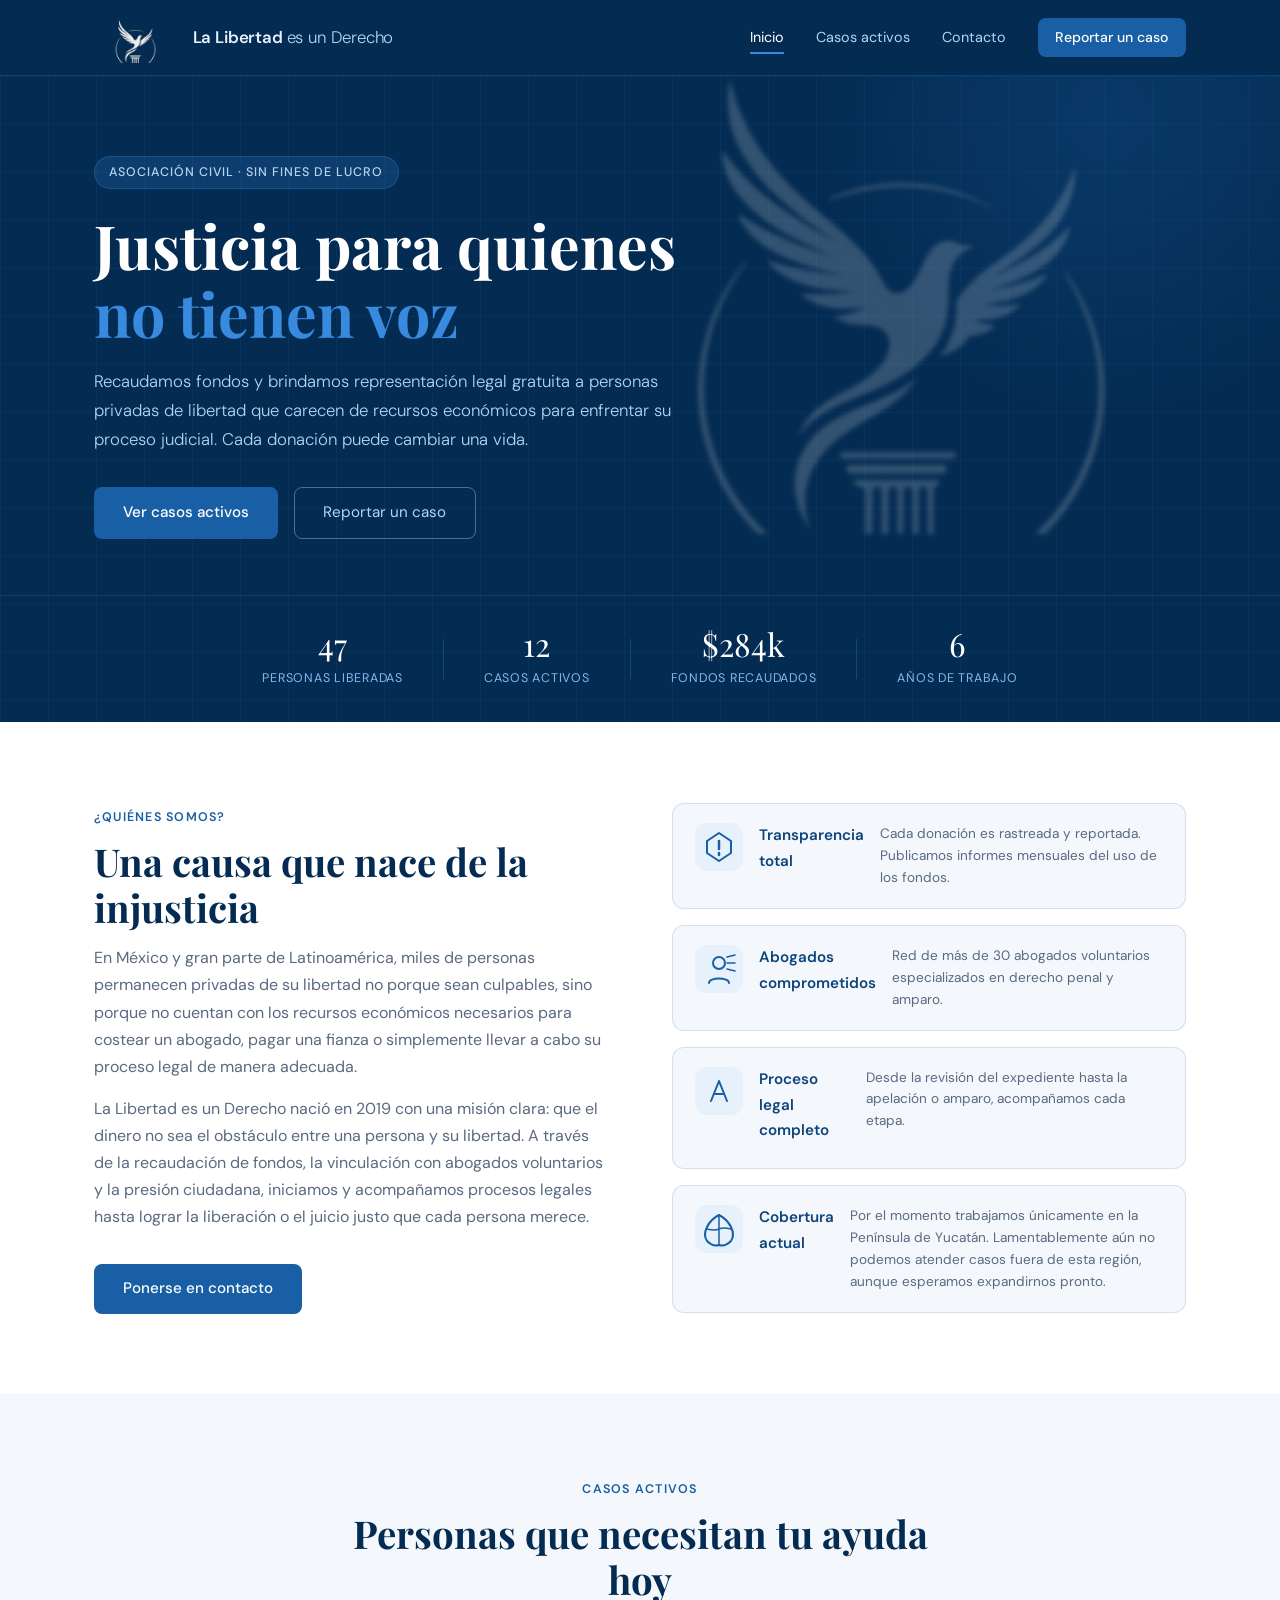
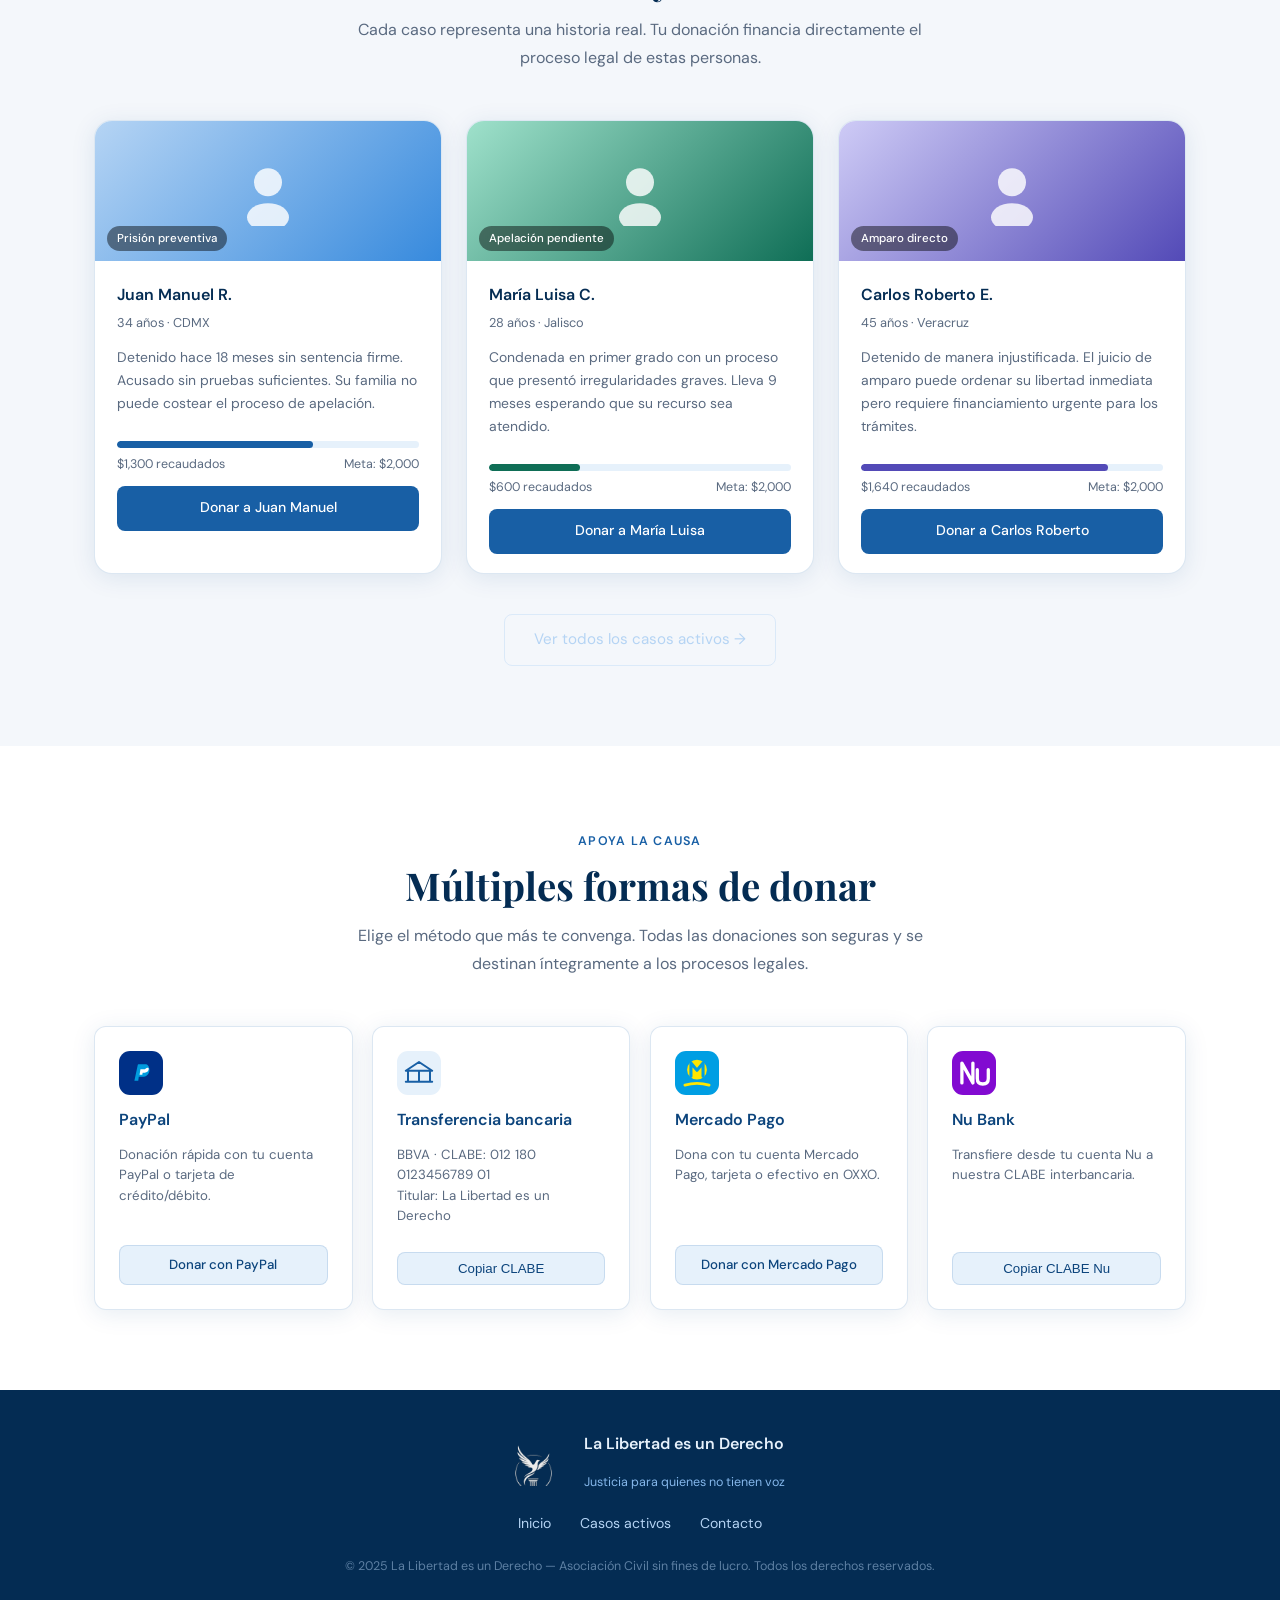
==== index.html @ 206696ea "Update index.html" ====
<!DOCTYPE html>
<html lang="es">
<head>
  <meta charset="UTF-8" />
  <meta name="viewport" content="width=device-width, initial-scale=1.0" />
  <title>La Libertad es un Derecho — Justicia para quienes no tienen voz</title>
  <link rel="preconnect" href="https://fonts.googleapis.com" />
  <link rel="preconnect" href="https://fonts.gstatic.com" crossorigin />
  <link href="https://fonts.googleapis.com/css2?family=Playfair+Display:wght@700&family=DM+Sans:wght@300;400;500;600&display=swap" rel="stylesheet" />
  <link rel="stylesheet" href="style.css" />
</head>
<body>

  <!-- ===== NAVBAR ===== -->
  <header class="navbar">
    <div class="nav-inner">
      <a href="index.html" class="nav-brand">
        <!-- LOGO: Pájaro con alas abiertas (símbolo de libertad) -->
        <!-- Para cambiar el logo, reemplaza el SVG de abajo por una etiqueta <img src="tu-logo.png"> -->
        <div class="nav-logo"><img src="[data-uri]" alt="Logo La Libertad es un Derecho" style="width:auto;height:52px;object-fit:contain;filter:invert(1);display:block;"></div>
        <!-- NOMBRE DEL SITIO: Cambia el texto entre las etiquetas span -->
        <span class="nav-name">La Libertad <em>es un Derecho</em></span>
      </a>
      <button class="nav-toggle" id="navToggle" aria-label="Abrir menú">
        <span></span><span></span><span></span>
      </button>
      <nav class="nav-links" id="navLinks">
        <a href="index.html" class="nav-link active">Inicio</a>
        <a href="casos.html" class="nav-link">Casos activos</a>
        <a href="contacto.html" class="nav-link">Contacto</a>
        <a href="contacto.html" class="nav-cta">Reportar un caso</a>
      </nav>
    </div>
  </header>

  <!-- ===== HERO ===== -->
  <section class="hero">
    <div class="hero-bg">
      <div class="hero-grid"></div>
    </div>
    <!--img src="[data-uri]" alt="" aria-hidden="true" style="position:absolute;right:-50px;top:50%;transform:translateY(-50%) rotate(-12deg);height:460px;width:auto;opacity:0.08;filter:invert(1);-webkit-mask-image:linear-gradient(to bottom,black 30%,transparent 85%);mask-image:linear-gradient(to bottom,black 30%,transparent 85%);pointer-events:none;z-index:1;"-->
    <img src="[data-uri]" alt="" aria-hidden="true" style="position:absolute;right:-50px;top:50%;transform:translateY(-75%) rotate(0deg);height:540px;width:auto;opacity:0.20;filter:invert(1) blur(2px);pointer-events:none;z-index:1;transform-origin:center center;">
    <div class="hero-content">
      <!-- ETIQUETA SUPERIOR: Cambia este texto si lo necesitas -->
      <span class="hero-tag">Asociación Civil · Sin fines de lucro</span>
      <!-- TÍTULO PRINCIPAL: Cambia este texto -->
      <h1 class="hero-title">Justicia para quienes<br/><span class="hero-accent">no tienen voz</span></h1>
      <!-- DESCRIPCIÓN HERO: Cambia este párrafo -->
      <p class="hero-desc">Recaudamos fondos y brindamos representación legal gratuita a personas privadas de libertad que carecen de recursos económicos para enfrentar su proceso judicial. Cada donación puede cambiar una vida.</p>
      <div class="hero-actions">
        <a href="casos.html" class="btn-primary">Ver casos activos</a>
        <a href="contacto.html" class="btn-outline">Reportar un caso</a>
      </div>
    </div>
    <!-- ESTADÍSTICAS: Cambia los números y etiquetas según la realidad -->
    <div class="hero-stats">
      <div class="stat-item">
        <span class="stat-number">47</span>
        <span class="stat-label">Personas liberadas</span>
      </div>
      <div class="stat-sep"></div>
      <div class="stat-item">
        <span class="stat-number">12</span>
        <span class="stat-label">Casos activos</span>
      </div>
      <div class="stat-sep"></div>
      <div class="stat-item">
        <span class="stat-number">$284k</span>
        <span class="stat-label">Fondos recaudados</span>
      </div>
      <div class="stat-sep"></div>
      <div class="stat-item">
        <span class="stat-number">6</span>
        <span class="stat-label">Años de trabajo</span>
      </div>
    </div>
  </section>

  <!-- ===== QUIÉNES SOMOS ===== -->
  <section class="about section">
    <div class="container">
      <div class="about-grid">
        <div class="about-text">
          <!-- SECCIÓN QUIÉNES SOMOS: Edita los textos de los párrafos -->
          <span class="section-tag">¿Quiénes somos?</span>
          <h2 class="section-title">Una causa que nace de la injusticia</h2>
          <p>En México y gran parte de Latinoamérica, miles de personas permanecen privadas de su libertad no porque sean culpables, sino porque no cuentan con los recursos económicos necesarios para costear un abogado, pagar una fianza o simplemente llevar a cabo su proceso legal de manera adecuada.</p>
          <p>La Libertad es un Derecho nació en 2019 con una misión clara: que el dinero no sea el obstáculo entre una persona y su libertad. A través de la recaudación de fondos, la vinculación con abogados voluntarios y la presión ciudadana, iniciamos y acompañamos procesos legales hasta lograr la liberación o el juicio justo que cada persona merece.</p>
          <a href="contacto.html" class="btn-primary" style="margin-top:1.2rem; display:inline-block;">Ponerse en contacto</a>
        </div>
        <div class="about-visual">
          <!-- TARJETAS DE CARACTERÍSTICAS: Edita título y descripción de cada una -->
          <div class="about-card">
            <div class="about-icon">
              <svg viewBox="0 0 48 48" fill="none">
                <rect width="48" height="48" rx="12" fill="#E6F1FB"/>
                <path d="M24 10 L36 18 V30 L24 38 L12 30 V18 Z" stroke="#185FA5" stroke-width="2" fill="none" stroke-linejoin="round"/>
                <path d="M24 18 V26 M24 30 V32" stroke="#185FA5" stroke-width="2.5" stroke-linecap="round"/>
              </svg>
            </div>
            <h3>Transparencia total</h3>
            <p>Cada donación es rastreada y reportada. Publicamos informes mensuales del uso de los fondos.</p>
          </div>
          <div class="about-card">
            <div class="about-icon">
              <svg viewBox="0 0 48 48" fill="none">
                <rect width="48" height="48" rx="12" fill="#E6F1FB"/>
                <circle cx="24" cy="18" r="6" stroke="#185FA5" stroke-width="2"/>
                <path d="M14 38 C14 32 34 32 34 38" stroke="#185FA5" stroke-width="2" stroke-linecap="round"/>
                <path d="M32 12 L40 10 M32 18 L40 18 M32 24 L40 26" stroke="#185FA5" stroke-width="1.5" stroke-linecap="round"/>
              </svg>
            </div>
            <h3>Abogados comprometidos</h3>
            <p>Red de más de 30 abogados voluntarios especializados en derecho penal y amparo.</p>
          </div>
          <div class="about-card">
            <div class="about-icon">
              <svg viewBox="0 0 48 48" fill="none">
                <rect width="48" height="48" rx="12" fill="#E6F1FB"/>
                <path d="M16 34 L24 14 L32 34" stroke="#185FA5" stroke-width="2" stroke-linecap="round" stroke-linejoin="round"/>
                <path d="M19 27 H29" stroke="#185FA5" stroke-width="2" stroke-linecap="round"/>
              </svg>
            </div>
            <h3>Proceso legal completo</h3>
            <p>Desde la revisión del expediente hasta la apelación o amparo, acompañamos cada etapa.</p>
          </div>
          <div class="about-card">
            <div class="about-icon">
              <svg viewBox="0 0 48 48" fill="none">
                <rect width="48" height="48" rx="12" fill="#E6F1FB"/>
                <path d="M24 10 Q32 14 36 22 Q40 30 36 36 Q30 42 24 40 Q18 42 12 36 Q8 30 12 22 Q16 14 24 10Z" stroke="#185FA5" stroke-width="2" fill="none" stroke-linejoin="round"/>
                <path d="M24 10 L24 40 M12 24 Q20 26 24 24 Q28 22 36 24" stroke="#185FA5" stroke-width="1.5" stroke-linecap="round"/>
              </svg>
            </div>
            <h3>Cobertura actual</h3>
            <p>Por el momento trabajamos únicamente en la Península de Yucatán. Lamentablemente aún no podemos atender casos fuera de esta región, aunque esperamos expandirnos pronto.</p>
          </div>
        </div>
      </div>
    </div>
  </section>

  <!-- ===== CASOS DESTACADOS ===== -->
  <section class="cases section" style="background: var(--bg-soft);">
    <div class="container">
      <div class="section-header">
        <span class="section-tag">Casos activos</span>
        <h2 class="section-title">Personas que necesitan tu ayuda hoy</h2>
        <p class="section-desc">Cada caso representa una historia real. Tu donación financia directamente el proceso legal de estas personas.</p>
      </div>
      <div class="cases-grid">

        <!-- ══════════════════════════════════════════════════════════
             CASO 1 — Para agregar foto real: cambia el SVG del avatar
             por: <img src="fotos/nombre-foto.jpg" class="case-photo">
             y en style.css agrega: .case-photo { width:100%; height:140px; object-fit:cover; }
             Para cambiar nombre, edad, situación y progreso:
             edita los campos marcados con los comentarios abajo.
        ═══════════════════════════════════════════════════════════ -->
        <div class="case-card">
          <div class="case-img" style="background: linear-gradient(135deg,#B5D4F4,#378ADD);">
            <!-- FOTO DEL CASO: reemplaza el SVG por <img src="fotos/juan.jpg" style="width:100%;height:100%;object-fit:cover;"> -->
            <svg class="case-avatar" viewBox="0 0 80 80" fill="none">
              <circle cx="40" cy="30" r="16" fill="rgba(255,255,255,0.9)"/>
              <ellipse cx="40" cy="70" rx="24" ry="16" fill="rgba(255,255,255,0.9)"/>
            </svg>
            <!-- TIPO DE CASO: ej. "Prisión preventiva", "Amparo", "Apelación" -->
            <span class="case-badge">Prisión preventiva</span>
          </div>
          <div class="case-body">
            <div class="case-meta">
              <!-- NOMBRE Y DATOS: Cambia nombre, edad y ciudad -->
              <strong>Juan Manuel R.</strong>
              <span>34 años · CDMX</span>
            </div>
            <!-- DESCRIPCIÓN BREVE DEL CASO -->
            <p class="case-desc-text">Detenido hace 18 meses sin sentencia firme. Acusado sin pruebas suficientes. Su familia no puede costear el proceso de apelación.</p>
            <div class="progress-wrap">
              <!-- BARRA DE PROGRESO: cambia el % en style="width:65%" y los montos abajo -->
              <div class="progress-bar"><div class="progress-fill" style="width:65%"></div></div>
              <div class="progress-meta"><span>$1,300 recaudados</span><span>Meta: $2,000</span></div>
            </div>
            <a href="casos.html#juan" class="btn-donate">Donar a Juan Manuel</a>
          </div>
        </div>

        <!-- CASO 2 -->
        <div class="case-card">
          <div class="case-img" style="background: linear-gradient(135deg,#9FE1CB,#0F6E56);">
            <svg class="case-avatar" viewBox="0 0 80 80" fill="none">
              <circle cx="40" cy="30" r="16" fill="rgba(255,255,255,0.9)"/>
              <ellipse cx="40" cy="70" rx="24" ry="16" fill="rgba(255,255,255,0.9)"/>
            </svg>
            <span class="case-badge">Apelación pendiente</span>
          </div>
          <div class="case-body">
            <div class="case-meta">
              <strong>María Luisa C.</strong>
              <span>28 años · Jalisco</span>
            </div>
            <p class="case-desc-text">Condenada en primer grado con un proceso que presentó irregularidades graves. Lleva 9 meses esperando que su recurso sea atendido.</p>
            <div class="progress-wrap">
              <div class="progress-bar"><div class="progress-fill" style="width:30%; background:var(--green)"></div></div>
              <div class="progress-meta"><span>$600 recaudados</span><span>Meta: $2,000</span></div>
            </div>
            <a href="casos.html#maria" class="btn-donate">Donar a María Luisa</a>
          </div>
        </div>

        <!-- CASO 3 -->
        <div class="case-card">
          <div class="case-img" style="background: linear-gradient(135deg,#CECBF6,#534AB7);">
            <svg class="case-avatar" viewBox="0 0 80 80" fill="none">
              <circle cx="40" cy="30" r="16" fill="rgba(255,255,255,0.9)"/>
              <ellipse cx="40" cy="70" rx="24" ry="16" fill="rgba(255,255,255,0.9)"/>
            </svg>
            <span class="case-badge">Amparo directo</span>
          </div>
          <div class="case-body">
            <div class="case-meta">
              <strong>Carlos Roberto E.</strong>
              <span>45 años · Veracruz</span>
            </div>
            <p class="case-desc-text">Detenido de manera injustificada. El juicio de amparo puede ordenar su libertad inmediata pero requiere financiamiento urgente para los trámites.</p>
            <div class="progress-wrap">
              <div class="progress-bar"><div class="progress-fill" style="width:82%; background:var(--purple)"></div></div>
              <div class="progress-meta"><span>$1,640 recaudados</span><span>Meta: $2,000</span></div>
            </div>
            <a href="casos.html#carlos" class="btn-donate">Donar a Carlos Roberto</a>
          </div>
        </div>

      </div>
      <div style="text-align:center; margin-top:2.5rem;">
        <a href="casos.html" class="btn-outline">Ver todos los casos activos →</a>
      </div>
    </div>
  </section>

  <!-- ===== CÓMO DONAR ===== -->
  <section class="donate section">
    <div class="container">
      <div class="section-header">
        <span class="section-tag">Apoya la causa</span>
        <h2 class="section-title">Múltiples formas de donar</h2>
        <p class="section-desc">Elige el método que más te convenga. Todas las donaciones son seguras y se destinan íntegramente a los procesos legales.</p>
      </div>
      <div class="donate-grid">

        <div class="donate-card">
          <div class="donate-icon paypal-icon">
            <svg viewBox="0 0 40 40" fill="none"><rect width="40" height="40" rx="10" fill="#003087"/><path d="M25 12H18c-.5 0-1 .4-1 .9L14 27h3.5l.5-3.5h3.6c3 0 5.4-1.8 6-5 .5-2.2-.5-6-3.1-6.5z" fill="#009CDE"/><path d="M23 16.5H19.5l-.8 5h2.5l.3-1.8h2c1.8 0 3.1-1 3.5-3 .2-1.2-.4-2.5-3.5-.2z" fill="white"/></svg>
          </div>
          <h3>PayPal</h3>
          <p>Donación rápida con tu cuenta PayPal o tarjeta de crédito/débito.</p>
          <!-- PAYPAL: Cambia el href por tu enlace real: https://paypal.me/TU-USUARIO -->
          <a href="https://paypal.me/lalibertadesunderecho" target="_blank" class="btn-donate-sm">Donar con PayPal</a>
        </div>

        <div class="donate-card">
          <div class="donate-icon bank-icon">
            <svg viewBox="0 0 40 40" fill="none"><rect width="40" height="40" rx="10" fill="#E6F1FB"/><path d="M8 18h24M20 10l12 8H8l12-8zM10 18v10M20 18v10M30 18v10M8 28h24" stroke="#185FA5" stroke-width="1.8" stroke-linecap="round" stroke-linejoin="round"/></svg>
          </div>
          <h3>Transferencia bancaria</h3>
          <!-- BANCO: Cambia banco, CLABE y titular -->
          <p>BBVA · CLABE: 012 180 0123456789 01<br/>Titular: La Libertad es un Derecho</p>
          <button class="btn-donate-sm" onclick="copyClabe()">Copiar CLABE</button>
        </div>

        <div class="donate-card">
          <div class="donate-icon mp-icon">
            <svg viewBox="0 0 40 40" fill="none"><rect width="40" height="40" rx="10" fill="#009EE3"/><circle cx="20" cy="17" r="9" fill="#FFE600"/><path d="M14.5 23 L14.5 11 L20 17.5 L25.5 11 L25.5 23" stroke="#009EE3" stroke-width="2.8" stroke-linecap="round" stroke-linejoin="round" fill="none"/><path d="M9 31 Q20 28 31 31" stroke="#FFE600" stroke-width="2.5" stroke-linecap="round" fill="none"/></svg>
          </div>
          <h3>Mercado Pago</h3>
          <p>Dona con tu cuenta Mercado Pago, tarjeta o efectivo en OXXO.</p>
          <!-- MERCADO PAGO: Cambia el href por tu enlace real de Mercado Pago -->
          <a href="https://link.mercadopago.com.mx/lalibertadesunderecho" target="_blank" class="btn-donate-sm">Donar con Mercado Pago</a>
        </div>

        <div class="donate-card">
          <div class="donate-icon nu-icon">
            <svg viewBox="0 0 40 40" fill="none"><rect width="40" height="40" rx="10" fill="#820AD1"/><path d="M9 29 L9 11 L19 29 L19 11" stroke="white" stroke-width="3" stroke-linecap="round" stroke-linejoin="round" fill="none"/><path d="M23 17 L23 25 Q23 30 28 30 Q33 30 33 25 L33 17" stroke="white" stroke-width="3" stroke-linecap="round" stroke-linejoin="round" fill="none"/></svg>
          </div>
          <h3>Nu Bank</h3>
          <p>Transfiere desde tu cuenta Nu a nuestra CLABE interbancaria.</p>
          <!-- NU BANK: Cambia la CLABE en la función copyNu() al final de la página -->
          <button class="btn-donate-sm" onclick="copyNu()">Copiar CLABE Nu</button>
        </div>

      </div>
    </div>
  </section>

  <!-- ===== FOOTER ===== -->
  <footer class="footer">
    <div class="container footer-inner">
      <div class="footer-brand">
        <!-- LOGO FOOTER: mismo pájaro, colores ligeramente distintos para el fondo oscuro -->
        <div class="nav-logo" style="height:48px;width:auto;flex-shrink:0;"><img src="[data-uri]" alt="Logo" style="width:auto;height:48px;object-fit:contain;filter:invert(1);display:block;"></div>
        <div>
          <!-- NOMBRE EN FOOTER: cambia si el nombre oficial cambia -->
          <p class="footer-name">La Libertad es un Derecho</p>
          <!-- SLOGAN: cambia el texto aquí -->
          <p class="footer-slogan">Justicia para quienes no tienen voz</p>
        </div>
      </div>
      <div class="footer-links">
        <a href="index.html">Inicio</a>
        <a href="casos.html">Casos activos</a>
        <a href="contacto.html">Contacto</a>
      </div>
      <!-- COPYRIGHT: actualiza el año si es necesario -->
      <p class="footer-copy">© 2025 La Libertad es un Derecho — Asociación Civil sin fines de lucro. Todos los derechos reservados.</p>
    </div>
  </footer>

  <!-- Toast de confirmación al copiar -->
  <div class="toast" id="toast">¡Copiado al portapapeles!</div>

  <script>
    // Menú hamburguesa para móvil
    const toggle = document.getElementById('navToggle');
    const links  = document.getElementById('navLinks');
    toggle.addEventListener('click', () => links.classList.toggle('open'));

    function showToast() {
      const t = document.getElementById('toast');
      t.classList.add('show');
      setTimeout(() => t.classList.remove('show'), 2200);
    }
    // ── DATOS DE PAGO ──────────────────────────────────────────────────────
    // Cambia estos valores por los datos reales de la asociación
    function copyClabe() { navigator.clipboard.writeText('012180012345678901'); showToast(); }
    function copyNu()    { navigator.clipboard.writeText('012180012345678902'); showToast(); }
    
    // ──────────────────────────────────────────────────────────────────────
  </script>
</body>
---- style.css ----
/* ================================================
   FundaLibertad A.C. — Hoja de estilos principal
   ================================================ */

/* --- Variables --- */
:root {
  --blue-darkest: #042C53;
  --blue-dark:    #0C447C;
  --blue:         #185FA5;
  --blue-mid:     #378ADD;
  --blue-light:   #85B7EB;
  --blue-lighter: #B5D4F4;
  --blue-soft:    #E6F1FB;

  --green:  #0F6E56;
  --purple: #534AB7;
  --red:    #B22222;

  --text:       #1a1a2e;
  --text-muted: #5a6a80;
  --bg:         #ffffff;
  --bg-soft:    #f4f7fb;
  --border:     rgba(24, 95, 165, 0.15);

  --radius-sm: 8px;
  --radius-md: 12px;
  --radius-lg: 18px;

  --shadow: 0 4px 24px rgba(12, 68, 124, 0.10);
  --shadow-lg: 0 8px 40px rgba(12, 68, 124, 0.15);
}

/* --- Reset --- */
*, *::before, *::after { box-sizing: border-box; margin: 0; padding: 0; }
html { scroll-behavior: smooth; }

body {
  font-family: 'DM Sans', sans-serif;
  color: var(--text);
  background: var(--bg);
  line-height: 1.7;
  font-size: 16px;
}

a { text-decoration: none; color: inherit; }
p { margin-bottom: 0.9rem; }
p:last-child { margin-bottom: 0; }
ul { list-style: none; }

.container {
  max-width: 1140px;
  margin: 0 auto;
  padding: 0 1.5rem;
}

.section { padding: 5rem 0; }

/* ===========================
   NAVBAR
=========================== */
.navbar {
  position: sticky;
  top: 0;
  z-index: 100;
  background: var(--blue-darkest);
  border-bottom: 1px solid rgba(55,138,221,0.2);
  backdrop-filter: blur(8px);
}

.nav-inner {
  max-width: 1140px;
  margin: 0 auto;
  padding: 0 1.5rem;
  display: flex;
  align-items: center;
  justify-content: space-between;
  height: 75px;
}

.nav-brand {
  display: flex;
  align-items: center;
  gap: 16px;
}

.nav-logo {
  flex-shrink: 0;
  display: flex;
  align-items: center;
}

.nav-name {
  font-size: 1.05rem;
  font-weight: 600;
  color: #E6F1FB;
  letter-spacing: -0.01em;
}
.nav-name em { font-style: normal; color: var(--blue-lighter); font-weight: 300; }

.nav-links {
  display: flex;
  align-items: center;
  gap: 2rem;
}

.nav-link {
  color: var(--blue-lighter);
  font-size: 0.9rem;
  font-weight: 400;
  transition: color 0.2s;
  position: relative;
}
.nav-link::after {
  content: '';
  position: absolute;
  bottom: -4px; left: 0; right: 0;
  height: 2px;
  background: var(--blue-mid);
  transform: scaleX(0);
  transition: transform 0.2s;
}
.nav-link:hover, .nav-link.active { color: #fff; }
.nav-link.active::after, .nav-link:hover::after { transform: scaleX(1); }

.nav-cta {
  background: var(--blue);
  color: #fff;
  padding: 0.45rem 1.1rem;
  border-radius: var(--radius-sm);
  font-size: 0.88rem;
  font-weight: 500;
  transition: background 0.2s, transform 0.15s;
}
.nav-cta:hover { background: var(--blue-mid); transform: translateY(-1px); }

.nav-toggle {
  display: none;
  flex-direction: column;
  gap: 5px;
  background: none;
  border: none;
  cursor: pointer;
  padding: 4px;
}
.nav-toggle span {
  display: block;
  width: 24px;
  height: 2px;
  background: var(--blue-lighter);
  border-radius: 2px;
  transition: 0.3s;
}

/* ===========================
   HERO
=========================== */
.hero {
  position: relative;
  background: var(--blue-darkest);
  overflow: hidden;
  padding: 0;
}

.hero-bg {
  position: absolute;
  inset: 0;
  overflow: hidden;
}

.hero-grid {
  position: absolute;
  inset: 0;
  background-image:
    linear-gradient(rgba(55,138,221,0.07) 1px, transparent 1px),
    linear-gradient(90deg, rgba(55,138,221,0.07) 1px, transparent 1px);
  background-size: 48px 48px;
}

.hero-bg::after {
  content: '';
  position: absolute;
  top: -40%;
  right: -10%;
  width: 600px;
  height: 600px;
  border-radius: 50%;
  background: radial-gradient(circle, rgba(24,95,165,0.25) 0%, transparent 70%);
}

.hero-content {
  position: relative;
  z-index: 2;
  max-width: 1140px;
  margin: 0 auto;
  padding: 5rem 1.5rem 3.5rem;
}

.hero-tag {
  display: inline-block;
  background: rgba(55,138,221,0.18);
  color: var(--blue-lighter);
  font-size: 0.78rem;
  font-weight: 500;
  letter-spacing: 0.08em;
  text-transform: uppercase;
  padding: 0.3rem 0.9rem;
  border-radius: 99px;
  border: 1px solid rgba(55,138,221,0.3);
  margin-bottom: 1.4rem;
}

.hero-title {
  font-family: 'Playfair Display', serif;
  font-size: clamp(2.4rem, 5vw, 3.8rem);
  line-height: 1.12;
  color: #fff;
  margin-bottom: 1.2rem;
}

.hero-accent {
  color: var(--blue-mid);
  position: relative;
}

.hero-desc {
  font-size: 1.05rem;
  color: var(--blue-lighter);
  max-width: 600px;
  line-height: 1.75;
  margin-bottom: 2rem;
  font-weight: 300;
}

.hero-actions {
  display: flex;
  gap: 1rem;
  flex-wrap: wrap;
}

.hero-stats {
  position: relative;
  z-index: 2;
  border-top: 1px solid rgba(55,138,221,0.2);
  display: flex;
  align-items: center;
  justify-content: center;
  flex-wrap: wrap;
  padding: 1.5rem;
  gap: 0;
}

.stat-item {
  text-align: center;
  padding: 0.5rem 2.5rem;
}

.stat-number {
  display: block;
  font-family: 'Playfair Display', serif;
  font-size: 2rem;
  color: #fff;
  line-height: 1;
  margin-bottom: 0.2rem;
}

.stat-label {
  font-size: 0.78rem;
  color: var(--blue-light);
  text-transform: uppercase;
  letter-spacing: 0.06em;
  font-weight: 400;
}

.stat-sep {
  width: 1px;
  height: 40px;
  background: rgba(55,138,221,0.3);
}

/* ===========================
   BUTTONS
=========================== */
.btn-primary {
  display: inline-flex;
  align-items: center;
  background: var(--blue);
  color: #fff;
  font-weight: 500;
  font-size: 0.95rem;
  padding: 0.75rem 1.8rem;
  border-radius: var(--radius-sm);
  border: none;
  cursor: pointer;
  transition: background 0.2s, transform 0.15s, box-shadow 0.2s;
}
.btn-primary:hover {
  background: var(--blue-mid);
  transform: translateY(-2px);
  box-shadow: 0 6px 20px rgba(24,95,165,0.35);
}

.btn-outline {
  display: inline-flex;
  align-items: center;
  background: transparent;
  color: var(--blue-lighter);
  font-weight: 400;
  font-size: 0.95rem;
  padding: 0.75rem 1.8rem;
  border-radius: var(--radius-sm);
  border: 1px solid rgba(181,212,244,0.4);
  cursor: pointer;
  transition: all 0.2s;
}
.btn-outline:hover {
  background: rgba(55,138,221,0.1);
  border-color: var(--blue-lighter);
  color: #fff;
}

.btn-donate {
  display: block;
  text-align: center;
  background: var(--blue);
  color: #fff;
  font-size: 0.88rem;
  font-weight: 500;
  padding: 0.65rem 1rem;
  border-radius: var(--radius-sm);
  transition: background 0.2s, transform 0.15s;
}
.btn-donate:hover { background: var(--blue-dark); transform: translateY(-1px); }

.btn-donate-sm {
  display: inline-block;
  background: var(--blue-soft);
  color: var(--blue-dark);
  font-size: 0.83rem;
  font-weight: 500;
  padding: 0.5rem 1.1rem;
  border-radius: var(--radius-sm);
  border: 1px solid var(--border);
  cursor: pointer;
  transition: all 0.2s;
  margin-top: auto;
  width: 100%;
  text-align: center;
}
.btn-donate-sm:hover { background: var(--blue); color: #fff; }

.btn-submit {
  display: inline-flex;
  align-items: center;
  justify-content: center;
  gap: 8px;
  background: var(--blue);
  color: #fff;
  font-size: 1rem;
  font-weight: 500;
  padding: 0.9rem 2.2rem;
  border-radius: var(--radius-sm);
  border: none;
  cursor: pointer;
  transition: background 0.2s, transform 0.15s, box-shadow 0.2s;
  margin-top: 0.5rem;
}
.btn-submit:hover {
  background: var(--blue-dark);
  transform: translateY(-2px);
  box-shadow: 0 6px 20px rgba(12,68,124,0.25);
}

/* ===========================
   SECTION SHARED
=========================== */
.section-tag {
  display: inline-block;
  color: var(--blue);
  font-size: 0.78rem;
  font-weight: 600;
  letter-spacing: 0.1em;
  text-transform: uppercase;
  margin-bottom: 0.6rem;
}

.section-title {
  font-family: 'Playfair Display', serif;
  font-size: clamp(1.7rem, 3vw, 2.4rem);
  color: var(--blue-darkest);
  line-height: 1.2;
  margin-bottom: 0.9rem;
}

.section-header {
  text-align: center;
  max-width: 620px;
  margin: 0 auto 3rem;
}

.section-desc {
  color: var(--text-muted);
  font-size: 1rem;
  line-height: 1.75;
}

/* ===========================
   ABOUT
=========================== */
.about-grid {
  display: grid;
  grid-template-columns: 1fr 1fr;
  gap: 4rem;
  align-items: center;
}

.about-text p { color: var(--text-muted); }

.about-visual {
  display: flex;
  flex-direction: column;
  gap: 1rem;
}

.about-card {
  background: var(--bg-soft);
  border: 1px solid var(--border);
  border-radius: var(--radius-md);
  padding: 1.2rem 1.4rem;
  display: flex;
  align-items: flex-start;
  gap: 1rem;
  transition: box-shadow 0.2s, transform 0.2s;
}
.about-card:hover { box-shadow: var(--shadow); transform: translateY(-2px); }

.about-icon { width: 48px; height: 48px; flex-shrink: 0; }
.about-card h3 { font-size: 0.95rem; font-weight: 600; color: var(--blue-dark); margin-bottom: 0.3rem; }
.about-card p  { font-size: 0.85rem; color: var(--text-muted); margin: 0; line-height: 1.6; }

/* ===========================
   CASE CARDS
=========================== */
.cases-grid {
  display: grid;
  grid-template-columns: repeat(auto-fit, minmax(300px, 1fr));
  gap: 1.5rem;
}

.case-card {
  background: var(--bg);
  border: 1px solid var(--border);
  border-radius: var(--radius-lg);
  overflow: hidden;
  box-shadow: var(--shadow);
  transition: box-shadow 0.25s, transform 0.25s;
  display: flex;
  flex-direction: column;
}
.case-card:hover { box-shadow: var(--shadow-lg); transform: translateY(-4px); }

.case-img {
  height: 140px;
  display: flex;
  align-items: center;
  justify-content: center;
  position: relative;
  overflow: hidden;
}

.case-avatar { width: 70px; height: 70px; opacity: 0.9; }

.case-badge {
  display: inline-block;
  background: rgba(0,0,0,0.45);
  color: #fff;
  font-size: 0.72rem;
  font-weight: 500;
  padding: 3px 10px;
  border-radius: 99px;
}

.case-img .case-badge {
  position: absolute;
  bottom: 10px;
  left: 12px;
  backdrop-filter: blur(4px);
}

.case-body { padding: 1.2rem 1.4rem; display: flex; flex-direction: column; gap: 0.7rem; flex: 1; }

.case-meta strong { display: block; font-size: 1rem; font-weight: 600; color: var(--blue-darkest); }
.case-meta span   { font-size: 0.8rem; color: var(--text-muted); }

.case-desc-text { font-size: 0.87rem; color: var(--text-muted); line-height: 1.65; }

/* ===========================
   PROGRESS BAR
=========================== */
.progress-wrap { width: 100%; }

.progress-bar {
  height: 7px;
  background: var(--blue-soft);
  border-radius: 99px;
  overflow: hidden;
  margin-bottom: 6px;
}
.progress-bar.large { height: 10px; }

.progress-fill {
  height: 100%;
  background: var(--blue);
  border-radius: 99px;
  transition: width 1s ease;
}

.progress-meta {
  display: flex;
  justify-content: space-between;
  font-size: 0.78rem;
  color: var(--text-muted);
}

/* ===========================
   DONATE SECTION
=========================== */
.donate-grid {
  display: grid;
  grid-template-columns: repeat(auto-fit, minmax(220px, 1fr));
  gap: 1.2rem;
}

.donate-card {
  background: var(--bg);
  border: 1px solid var(--border);
  border-radius: var(--radius-md);
  padding: 1.5rem;
  display: flex;
  flex-direction: column;
  gap: 0.7rem;
  box-shadow: var(--shadow);
  transition: box-shadow 0.2s, transform 0.2s;
}
.donate-card:hover { box-shadow: var(--shadow-lg); transform: translateY(-3px); }

.donate-icon { width: 44px; height: 44px; }
.donate-card h3 { font-size: 1rem; font-weight: 600; color: var(--blue-dark); }
.donate-card p  { font-size: 0.83rem; color: var(--text-muted); line-height: 1.55; flex: 1; }

/* ===========================
   CASE DETAIL (casos.html)
=========================== */
.page-hero {
  background: var(--blue-darkest);
  padding: 3.5rem 0 3rem;
  position: relative;
  overflow: hidden;
}
.page-hero::before {
  content: '';
  position: absolute;
  inset: 0;
  background-image:
    linear-gradient(rgba(55,138,221,0.07) 1px, transparent 1px),
    linear-gradient(90deg, rgba(55,138,221,0.07) 1px, transparent 1px);
  background-size: 48px 48px;
}
.page-hero .container { position: relative; z-index: 1; }
.page-hero-title {
  font-family: 'Playfair Display', serif;
  font-size: clamp(2rem, 4vw, 3rem);
  color: #fff;
  margin: 0.5rem 0;
}
.page-hero-desc { color: var(--blue-lighter); max-width: 560px; font-weight: 300; }

.case-detail {
  background: var(--bg);
  border: 1px solid var(--border);
  border-radius: var(--radius-lg);
  overflow: hidden;
  box-shadow: var(--shadow);
  margin-bottom: 2rem;
}

.case-detail-header {
  display: flex;
  align-items: center;
  gap: 1.5rem;
  padding: 2rem;
  flex-wrap: wrap;
  position: relative;
  overflow: hidden;
}

.case-detail-avatar { width: 80px; height: 80px; flex-shrink: 0; }

.case-detail-info h2 { font-family: 'Playfair Display', serif; font-size: 1.5rem; color: #fff; margin-bottom: 0.2rem; }
.case-detail-info p  { color: rgba(255,255,255,0.75); font-size: 0.88rem; }

.case-detail-body {
  display: grid;
  grid-template-columns: 1fr 340px;
  gap: 0;
}

.case-detail-text {
  padding: 2rem;
  border-right: 1px solid var(--border);
}
.case-detail-text h3 { font-size: 1rem; font-weight: 600; color: var(--blue-dark); margin-bottom: 0.7rem; }
.case-detail-text p  { color: var(--text-muted); font-size: 0.92rem; margin-bottom: 0.8rem; }

.fund-list { padding-left: 0; }
.fund-list li {
  padding: 0.45rem 0;
  border-bottom: 1px solid var(--border);
  color: var(--text-muted);
  font-size: 0.88rem;
  display: flex;
  justify-content: space-between;
}
.fund-list li::before {
  content: '→';
  color: var(--blue-mid);
  margin-right: 8px;
}

.case-detail-donate { padding: 2rem; }

.donate-box {
  background: var(--bg-soft);
  border-radius: var(--radius-md);
  border: 1px solid var(--border);
  padding: 1.4rem;
}

.donate-methods {
  display: grid;
  grid-template-columns: 1fr 1fr;
  gap: 8px;
}

.method-btn {
  display: flex;
  align-items: center;
  justify-content: center;
  gap: 6px;
  background: var(--bg);
  border: 1px solid var(--border);
  border-radius: var(--radius-sm);
  color: var(--blue-dark);
  font-size: 0.82rem;
  font-weight: 500;
  padding: 0.6rem 0.5rem;
  cursor: pointer;
  transition: all 0.2s;
  text-decoration: none;
}
.method-btn:hover { background: var(--blue); color: #fff; border-color: var(--blue); }

/* ===========================
   CONTACT PAGE
=========================== */
.contact-grid {
  display: grid;
  grid-template-columns: 1fr 340px;
  gap: 3rem;
  align-items: start;
}

/* Form */
.form-row {
  display: grid;
  grid-template-columns: 1fr 1fr;
  gap: 1rem;
  margin-bottom: 1rem;
}

.form-group {
  display: flex;
  flex-direction: column;
  gap: 0.4rem;
  margin-bottom: 1rem;
}

.form-group label {
  font-size: 0.85rem;
  font-weight: 500;
  color: var(--blue-dark);
}

.form-group input,
.form-group textarea,
.form-group select {
  width: 100%;
  padding: 0.7rem 1rem;
  border: 1.5px solid var(--border);
  border-radius: var(--radius-sm);
  font-family: 'DM Sans', sans-serif;
  font-size: 0.92rem;
  color: var(--text);
  background: var(--bg);
  transition: border-color 0.2s, box-shadow 0.2s;
  outline: none;
}
.form-group input:focus,
.form-group textarea:focus {
  border-color: var(--blue-mid);
  box-shadow: 0 0 0 3px rgba(55,138,221,0.12);
}
.form-group input.error,
.form-group textarea.error {
  border-color: #E24B4A;
}
.form-group input.error + .form-error,
.form-group textarea.error + .form-error { display: block; }

.form-group textarea { resize: vertical; min-height: 130px; }

.form-error {
  display: none;
  font-size: 0.78rem;
  color: #A32D2D;
}

/* Motivo radio */
.motivo-grid {
  display: grid;
  grid-template-columns: repeat(auto-fit, minmax(150px, 1fr));
  gap: 8px;
}

.motivo-btn {
  display: flex;
  align-items: center;
  cursor: pointer;
}
.motivo-btn input { display: none; }
.motivo-btn span {
  display: block;
  width: 100%;
  text-align: center;
  padding: 0.55rem 0.6rem;
  border-radius: var(--radius-sm);
  border: 1.5px solid var(--border);
  font-size: 0.82rem;
  font-weight: 500;
  color: var(--text-muted);
  transition: all 0.2s;
  background: var(--bg);
}
.motivo-btn input:checked + span {
  background: var(--blue-soft);
  border-color: var(--blue-mid);
  color: var(--blue-dark);
}
.motivo-btn:hover span { border-color: var(--blue-mid); color: var(--blue-dark); }

/* Info cards */
.info-card {
  display: flex;
  align-items: center;
  gap: 1rem;
  padding: 1rem 0;
  border-bottom: 1px solid var(--border);
}
.info-card:first-of-type { border-top: 1px solid var(--border); }

.info-icon {
  width: 42px;
  height: 42px;
  background: var(--blue-soft);
  border-radius: var(--radius-sm);
  display: flex;
  align-items: center;
  justify-content: center;
  flex-shrink: 0;
}

.info-label { font-size: 0.75rem; text-transform: uppercase; letter-spacing: 0.06em; color: var(--text-muted); margin-bottom: 2px; }
.info-value { font-size: 0.92rem; font-weight: 500; color: var(--blue-dark); }
.info-value:hover { color: var(--blue-mid); }

.confidential-note {
  display: flex;
  gap: 0.8rem;
  align-items: flex-start;
  background: var(--blue-soft);
  border: 1px solid rgba(24,95,165,0.2);
  border-radius: var(--radius-md);
  padding: 1rem 1.2rem;
  margin-top: 1.5rem;
}
.confidential-note svg { flex-shrink: 0; margin-top: 2px; }
.confidential-note p { font-size: 0.83rem; color: var(--blue-dark); margin: 0; line-height: 1.6; }

/* Success message */
.success-msg {
  display: none;
  align-items: center;
  gap: 1rem;
  background: #E1F5EE;
  border: 1px solid #9FE1CB;
  border-radius: var(--radius-md);
  padding: 1.2rem 1.5rem;
  margin-bottom: 1.5rem;
}
.success-msg strong { display: block; color: #085041; font-size: 1rem; margin-bottom: 0.2rem; }
.success-msg p { color: #0F6E56; font-size: 0.88rem; margin: 0; }

/* ===========================
   FOOTER
=========================== */
.footer {
  background: var(--blue-darkest);
  padding: 2.5rem 0;
  margin-top: auto;
}

.footer-inner {
  display: flex;
  flex-direction: column;
  align-items: center;
  gap: 1.2rem;
  text-align: center;
}

.footer-brand {
  display: flex;
  align-items: center;
  gap: 12px;
}

.footer-name   { color: #E6F1FB; font-weight: 600; font-size: 1rem; }
.footer-slogan { color: var(--blue-light); font-size: 0.78rem; }

.footer-links {
  display: flex;
  gap: 1.8rem;
  flex-wrap: wrap;
  justify-content: center;
}
.footer-links a {
  color: var(--blue-lighter);
  font-size: 0.88rem;
  transition: color 0.2s;
}
.footer-links a:hover { color: #fff; }

.footer-copy { color: rgba(181,212,244,0.5); font-size: 0.78rem; }

/* ===========================
   TOAST
=========================== */
.toast {
  position: fixed;
  bottom: 1.5rem;
  left: 50%;
  transform: translateX(-50%) translateY(80px);
  background: var(--blue-dark);
  color: #fff;
  font-size: 0.88rem;
  font-weight: 500;
  padding: 0.7rem 1.6rem;
  border-radius: 99px;
  box-shadow: 0 4px 20px rgba(0,0,0,0.25);
  transition: transform 0.35s cubic-bezier(0.34,1.56,0.64,1), opacity 0.35s;
  opacity: 0;
  pointer-events: none;
  z-index: 999;
  white-space: nowrap;
}
.toast.show { transform: translateX(-50%) translateY(0); opacity: 1; }

/* ===========================
   RESPONSIVE
=========================== */
@media (max-width: 900px) {
  .about-grid { grid-template-columns: 1fr; gap: 2.5rem; }
  .case-detail-body { grid-template-columns: 1fr; }
  .case-detail-text { border-right: none; border-bottom: 1px solid var(--border); }
  .contact-grid { grid-template-columns: 1fr; }
}

@media (max-width: 700px) {
  .nav-links {
    display: none;
    position: absolute;
    top: 75px;
    left: 0; right: 0;
    background: var(--blue-darkest);
    flex-direction: column;
    padding: 1.2rem 1.5rem 1.5rem;
    gap: 1.2rem;
    border-top: 1px solid rgba(55,138,221,0.2);
    border-bottom: 1px solid rgba(55,138,221,0.2);
  }
  .nav-links.open { display: flex; }
  .nav-toggle { display: flex; }
  .navbar { position: relative; }

  .hero-content { padding: 3rem 1.5rem 2.5rem; }
  .hero-stats { flex-direction: column; gap: 0.5rem; }
  .stat-sep { width: 40px; height: 1px; }

  .form-row { grid-template-columns: 1fr; }
  .donate-methods { grid-template-columns: 1fr 1fr; }
  .section { padding: 3rem 0; }
  .case-detail-header { flex-direction: column; align-items: flex-start; }
}

@media (max-width: 480px) {
  .cases-grid { grid-template-columns: 1fr; }
  .donate-grid { grid-template-columns: 1fr; }
  .motivo-grid { grid-template-columns: 1fr 1fr; }
  .donate-methods { grid-template-columns: 1fr; }
}
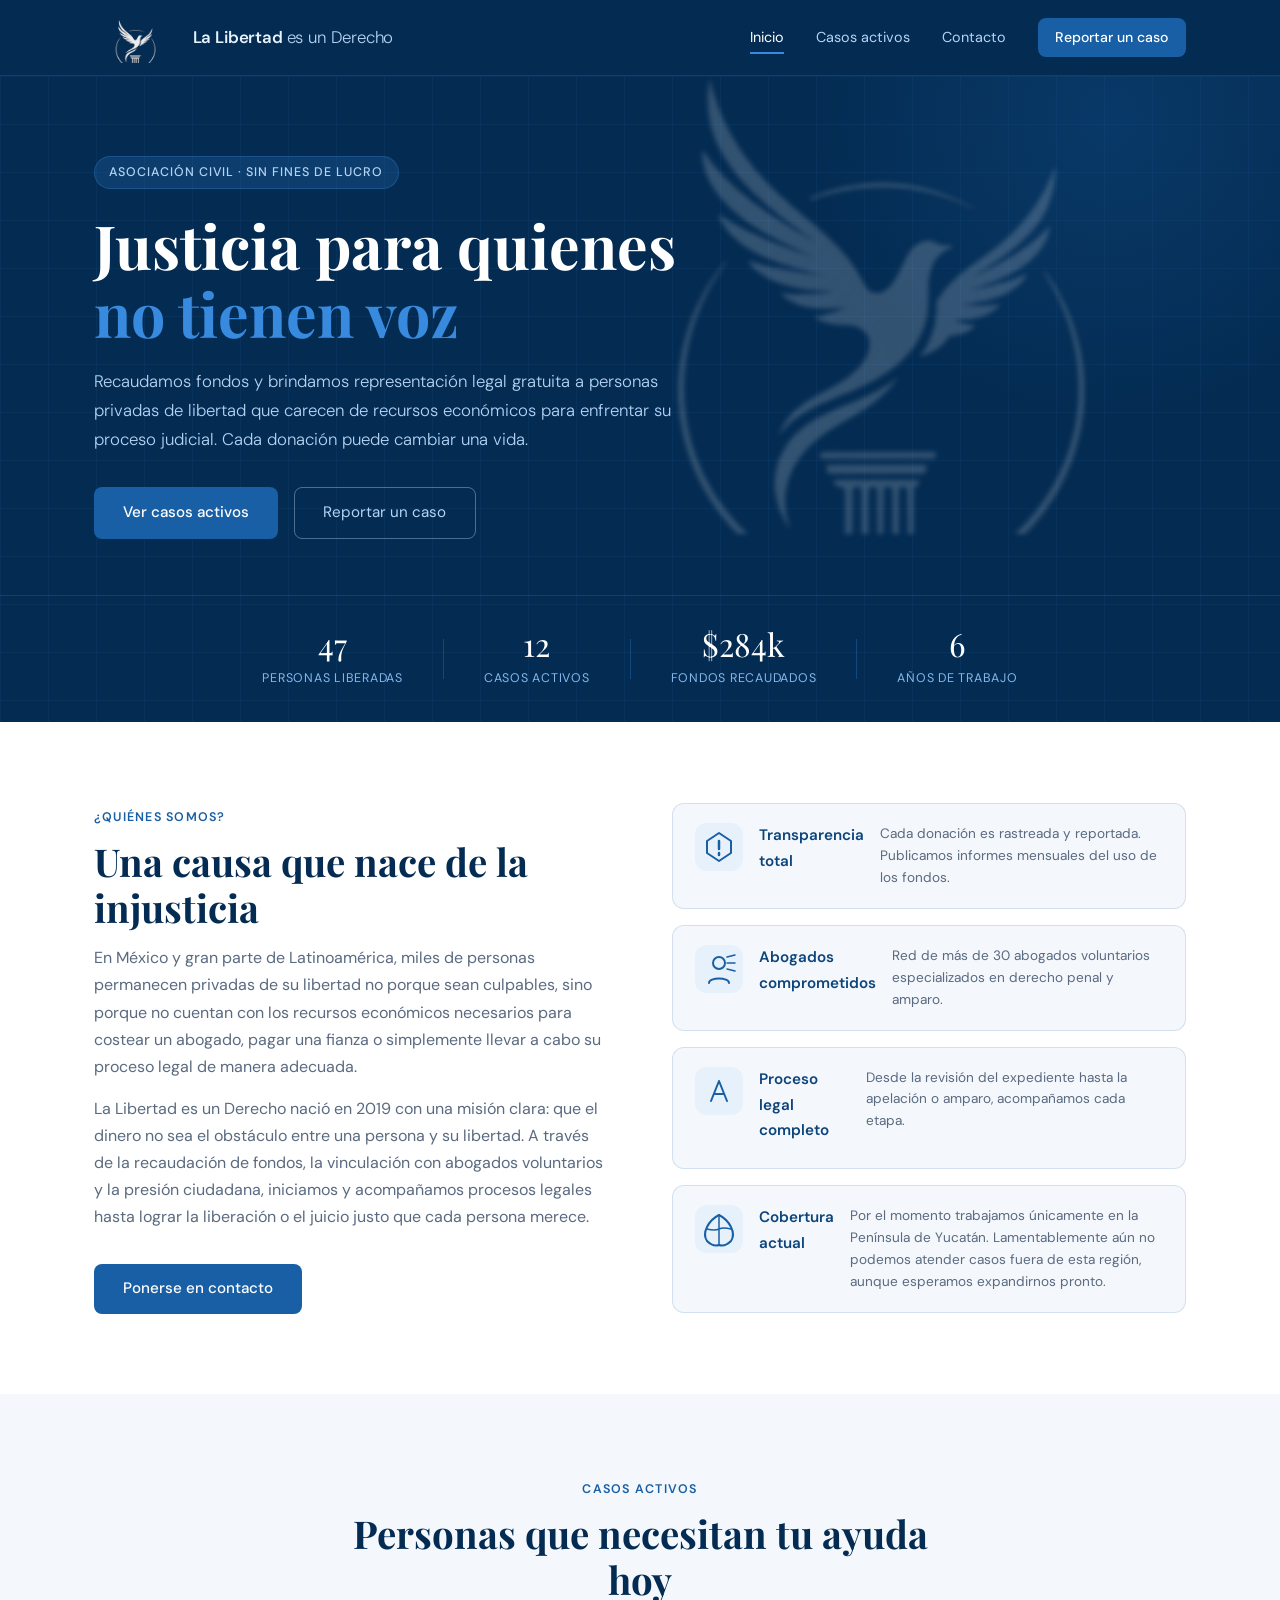
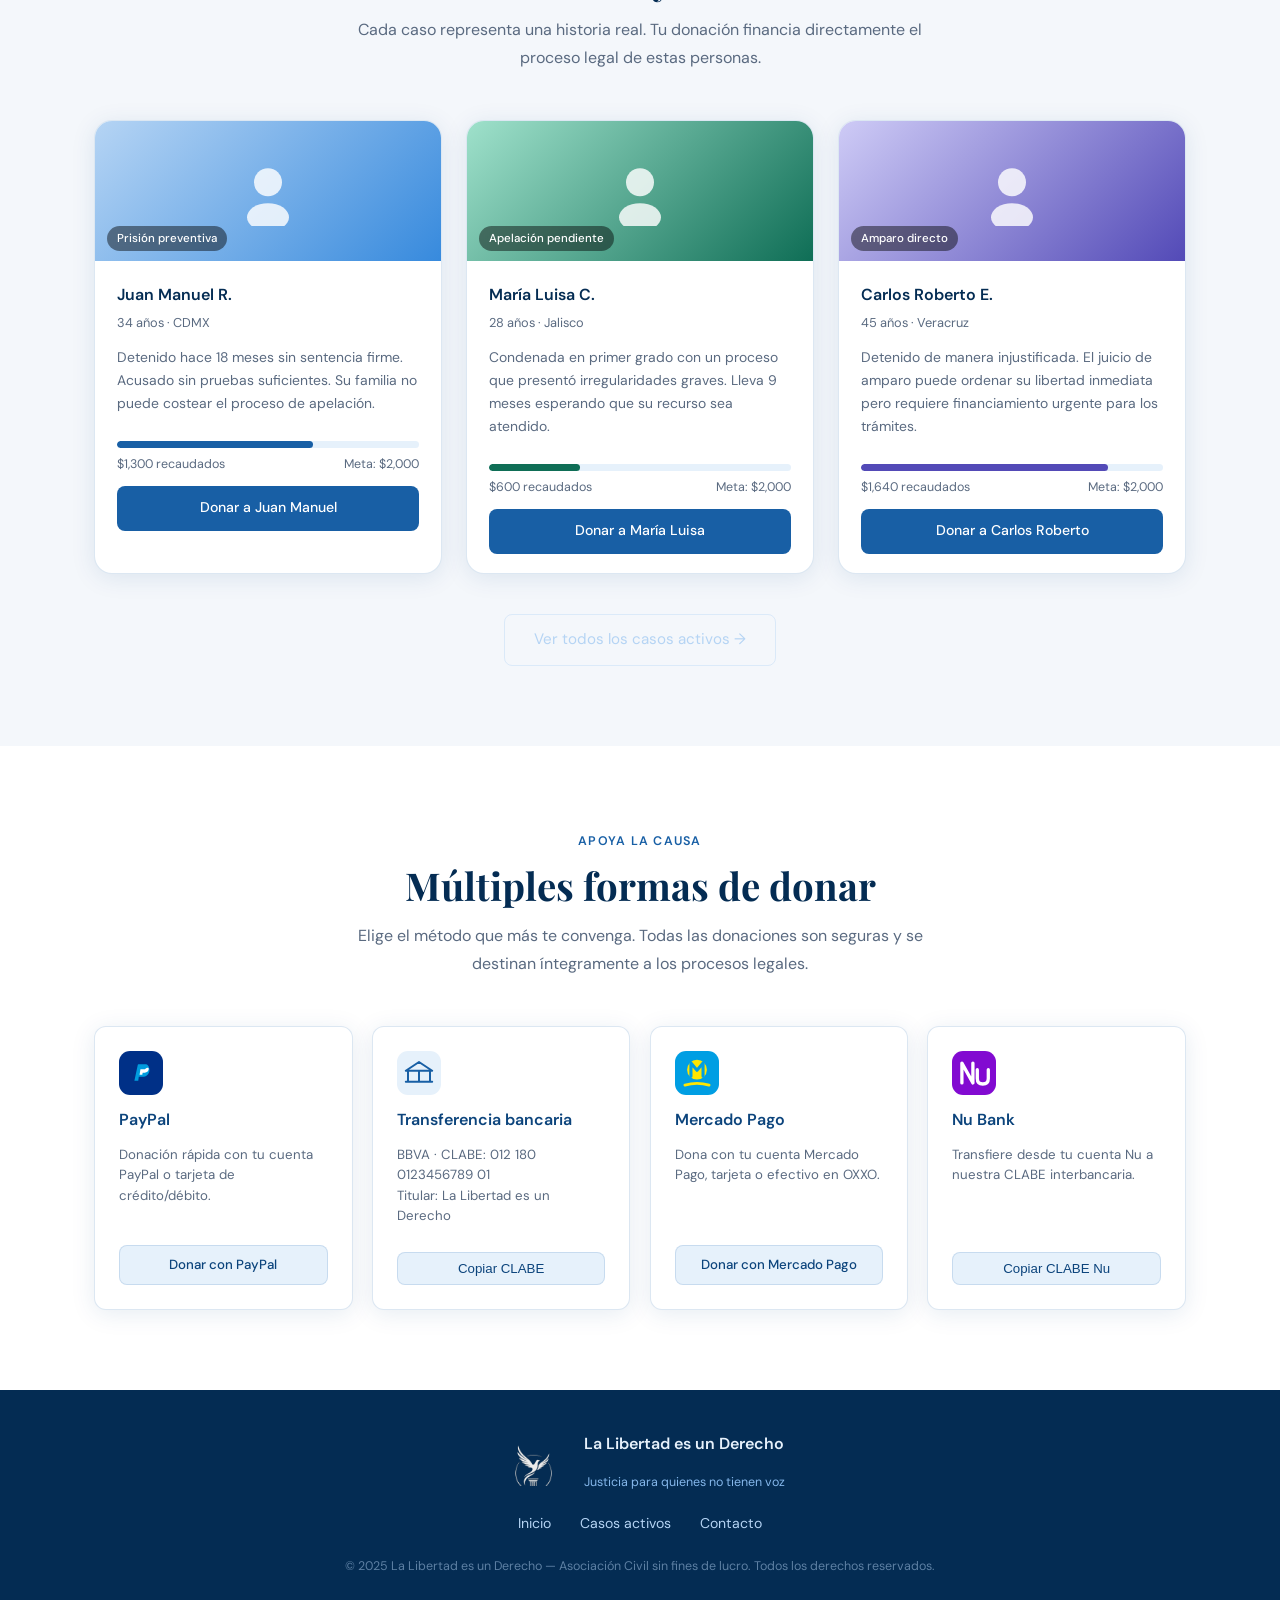
==== commit 92fa2fde: "Update index.html" ====
--- a/index.html
+++ b/index.html
@@ -39,7 +39,7 @@
       <div class="hero-grid"></div>
     </div>
     <!--img src="[data-uri]" alt="" aria-hidden="true" style="position:absolute;right:-50px;top:50%;transform:translateY(-50%) rotate(-12deg);height:460px;width:auto;opacity:0.08;filter:invert(1);-webkit-mask-image:linear-gradient(to bottom,black 30%,transparent 85%);mask-image:linear-gradient(to bottom,black 30%,transparent 85%);pointer-events:none;z-index:1;"-->
-    <img src="[data-uri]" alt="" aria-hidden="true" style="position:absolute;right:-50px;top:50%;transform:translateY(-75%) rotate(0deg);height:540px;width:auto;opacity:0.20;filter:invert(1) blur(2px);pointer-events:none;z-index:1;transform-origin:center center;">
+    <img src="[data-uri]" alt="" aria-hidden="true" style="position:absolute;right:-30px;top:50%;transform:translateY(-75%) rotate(0deg);height:540px;width:auto;opacity:0.20;filter:invert(1) blur(2px);pointer-events:none;z-index:1;transform-origin:center center;">
     <div class="hero-content">
       <!-- ETIQUETA SUPERIOR: Cambia este texto si lo necesitas -->
       <span class="hero-tag">Asociación Civil · Sin fines de lucro</span>
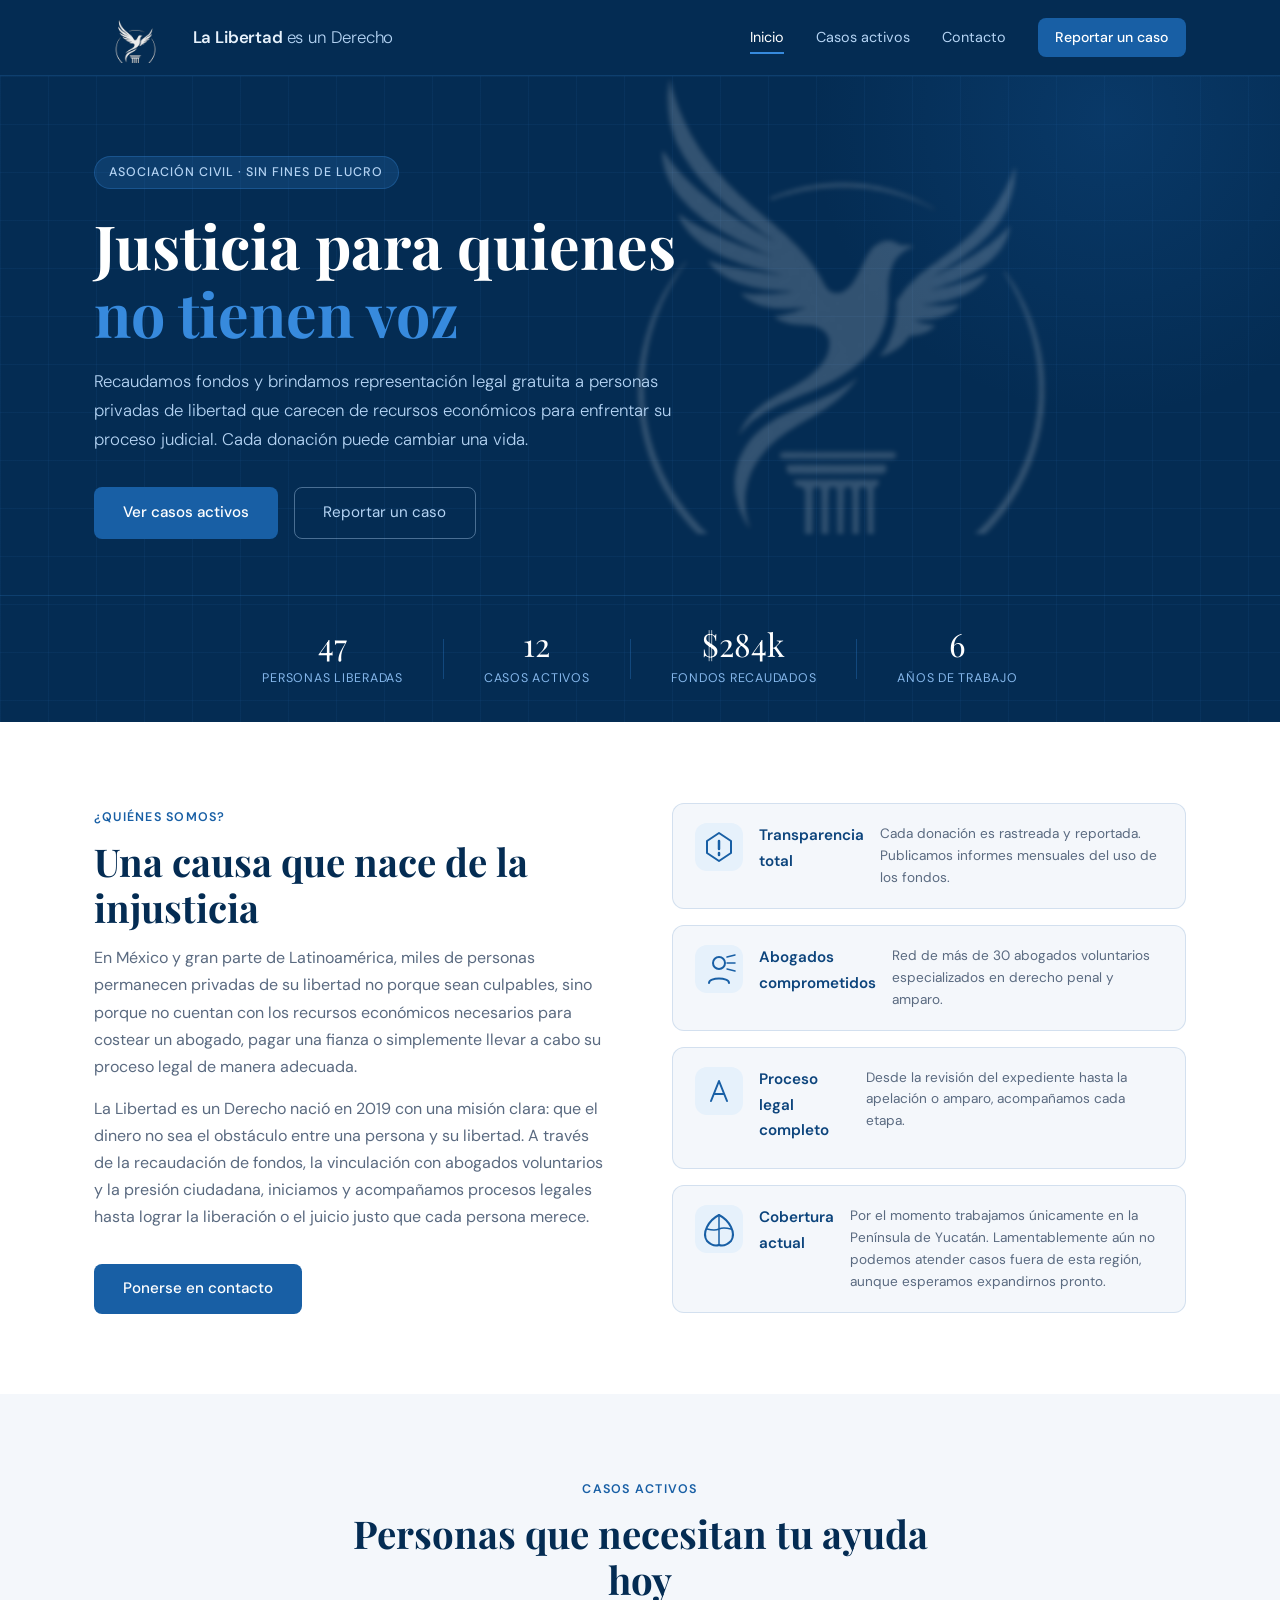
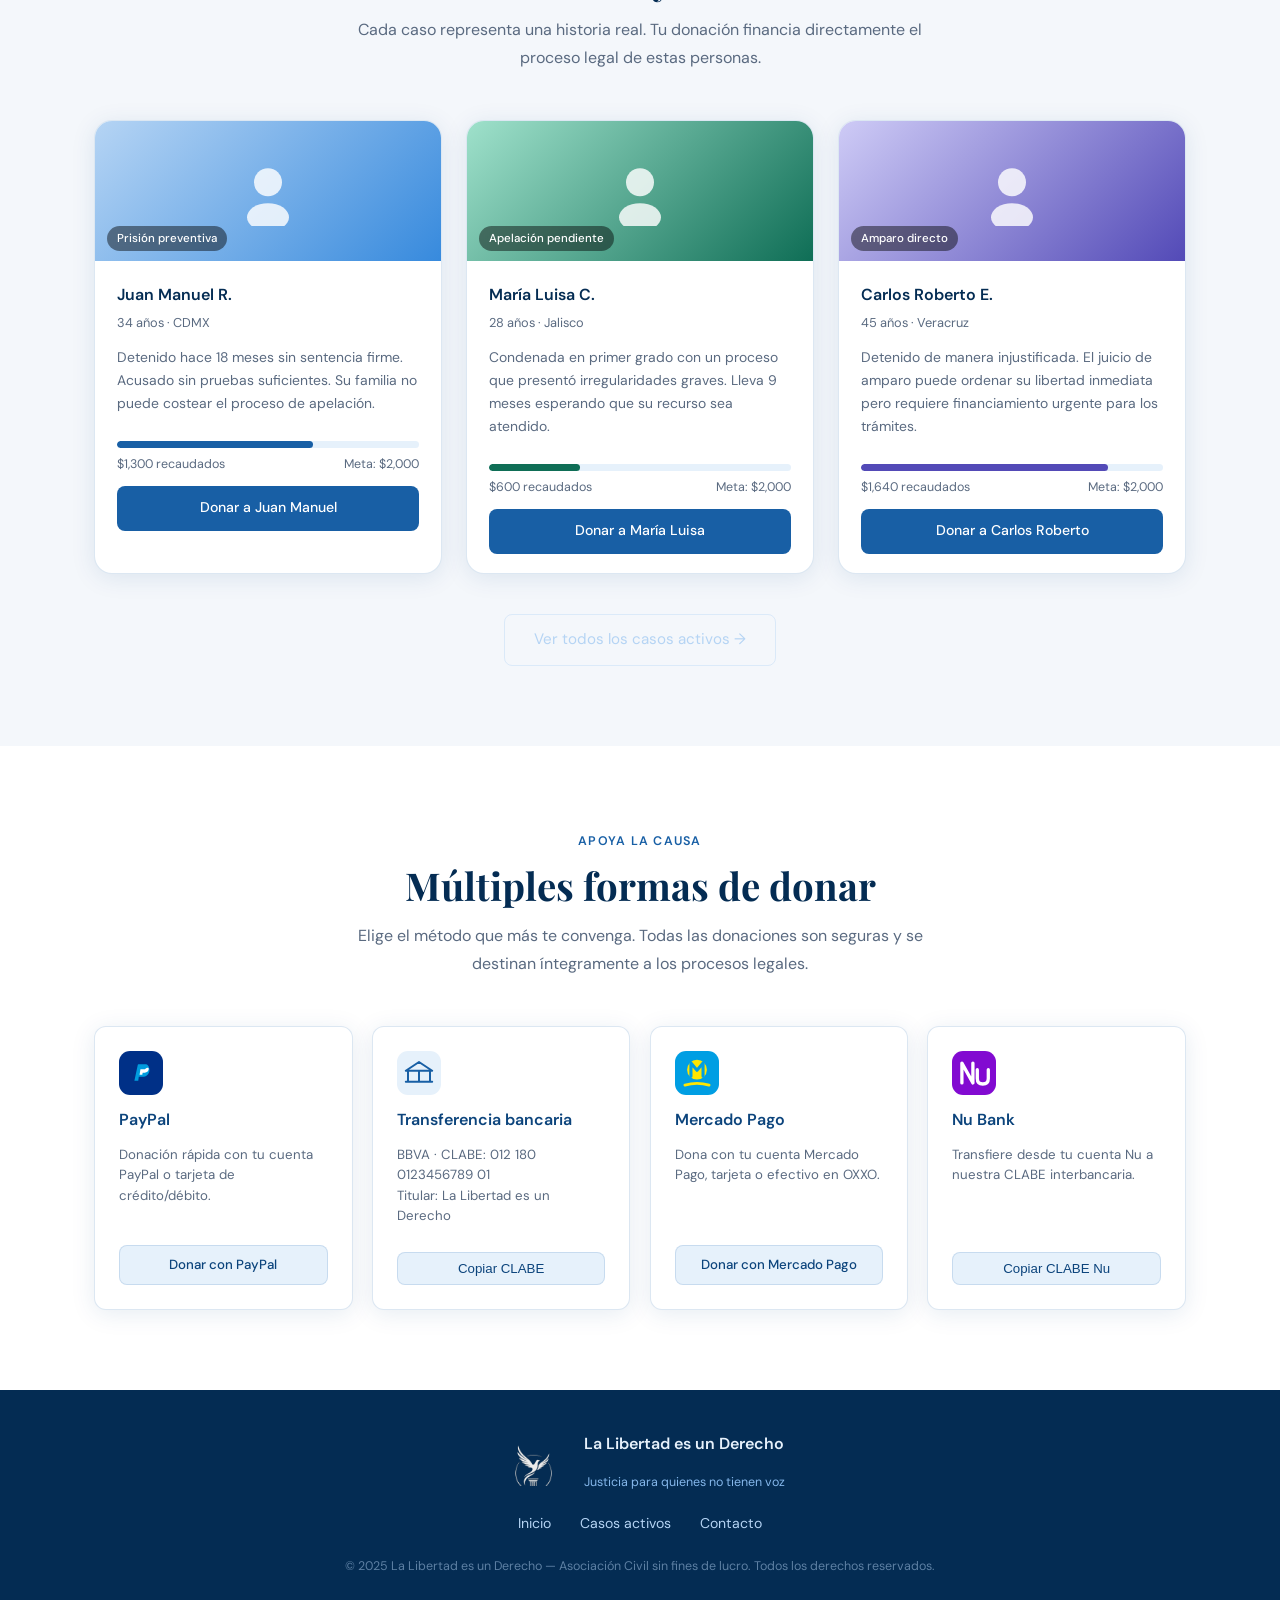
==== commit 344c6de5: "Update index.html" ====
--- a/index.html
+++ b/index.html
@@ -39,7 +39,7 @@
       <div class="hero-grid"></div>
     </div>
     <!--img src="[data-uri]" alt="" aria-hidden="true" style="position:absolute;right:-50px;top:50%;transform:translateY(-50%) rotate(-12deg);height:460px;width:auto;opacity:0.08;filter:invert(1);-webkit-mask-image:linear-gradient(to bottom,black 30%,transparent 85%);mask-image:linear-gradient(to bottom,black 30%,transparent 85%);pointer-events:none;z-index:1;"-->
-    <img src="[data-uri]" alt="" aria-hidden="true" style="position:absolute;right:-30px;top:50%;transform:translateY(-75%) rotate(0deg);height:540px;width:auto;opacity:0.20;filter:invert(1) blur(2px);pointer-events:none;z-index:1;transform-origin:center center;">
+    <img src="[data-uri]" alt="" aria-hidden="true" style="position:absolute;right:10px;top:50%;transform:translateY(-75%) rotate(0deg);height:540px;width:auto;opacity:0.20;filter:invert(1) blur(2px);pointer-events:none;z-index:1;transform-origin:center center;">
     <div class="hero-content">
       <!-- ETIQUETA SUPERIOR: Cambia este texto si lo necesitas -->
       <span class="hero-tag">Asociación Civil · Sin fines de lucro</span>
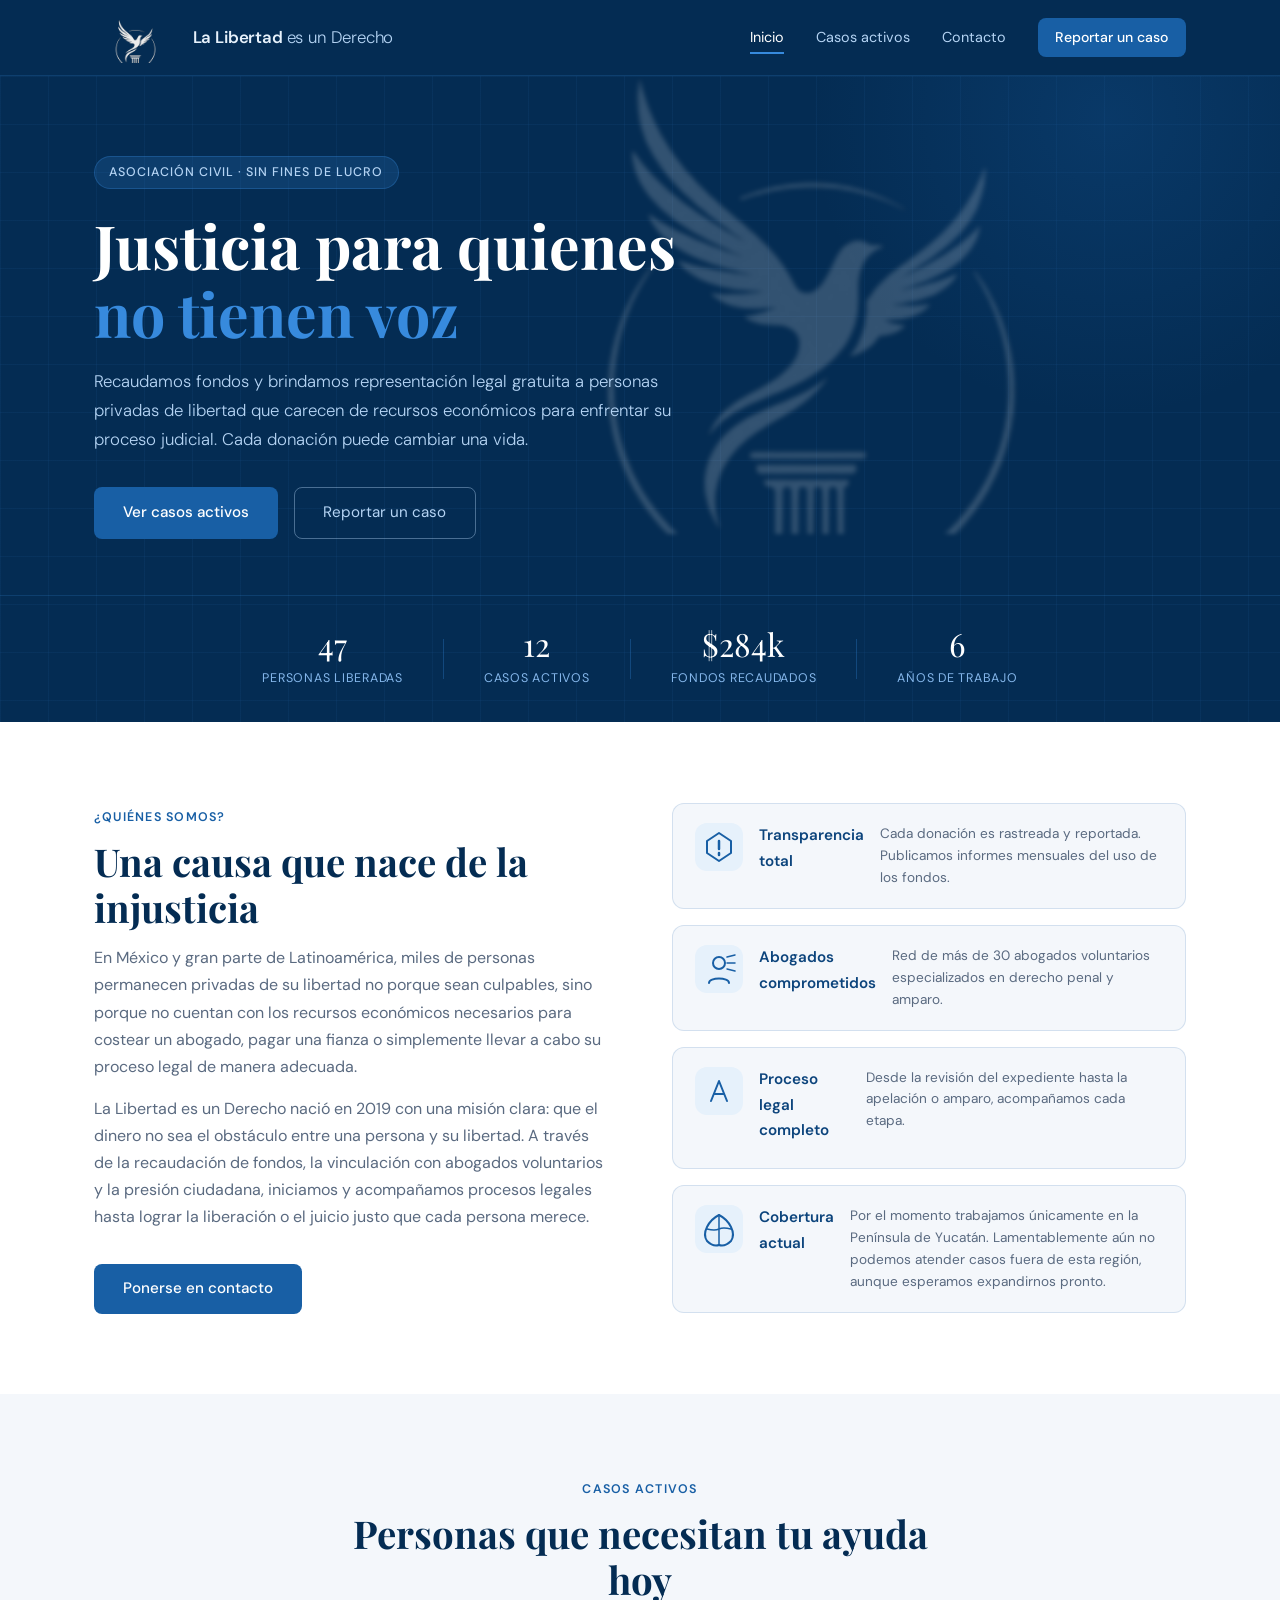
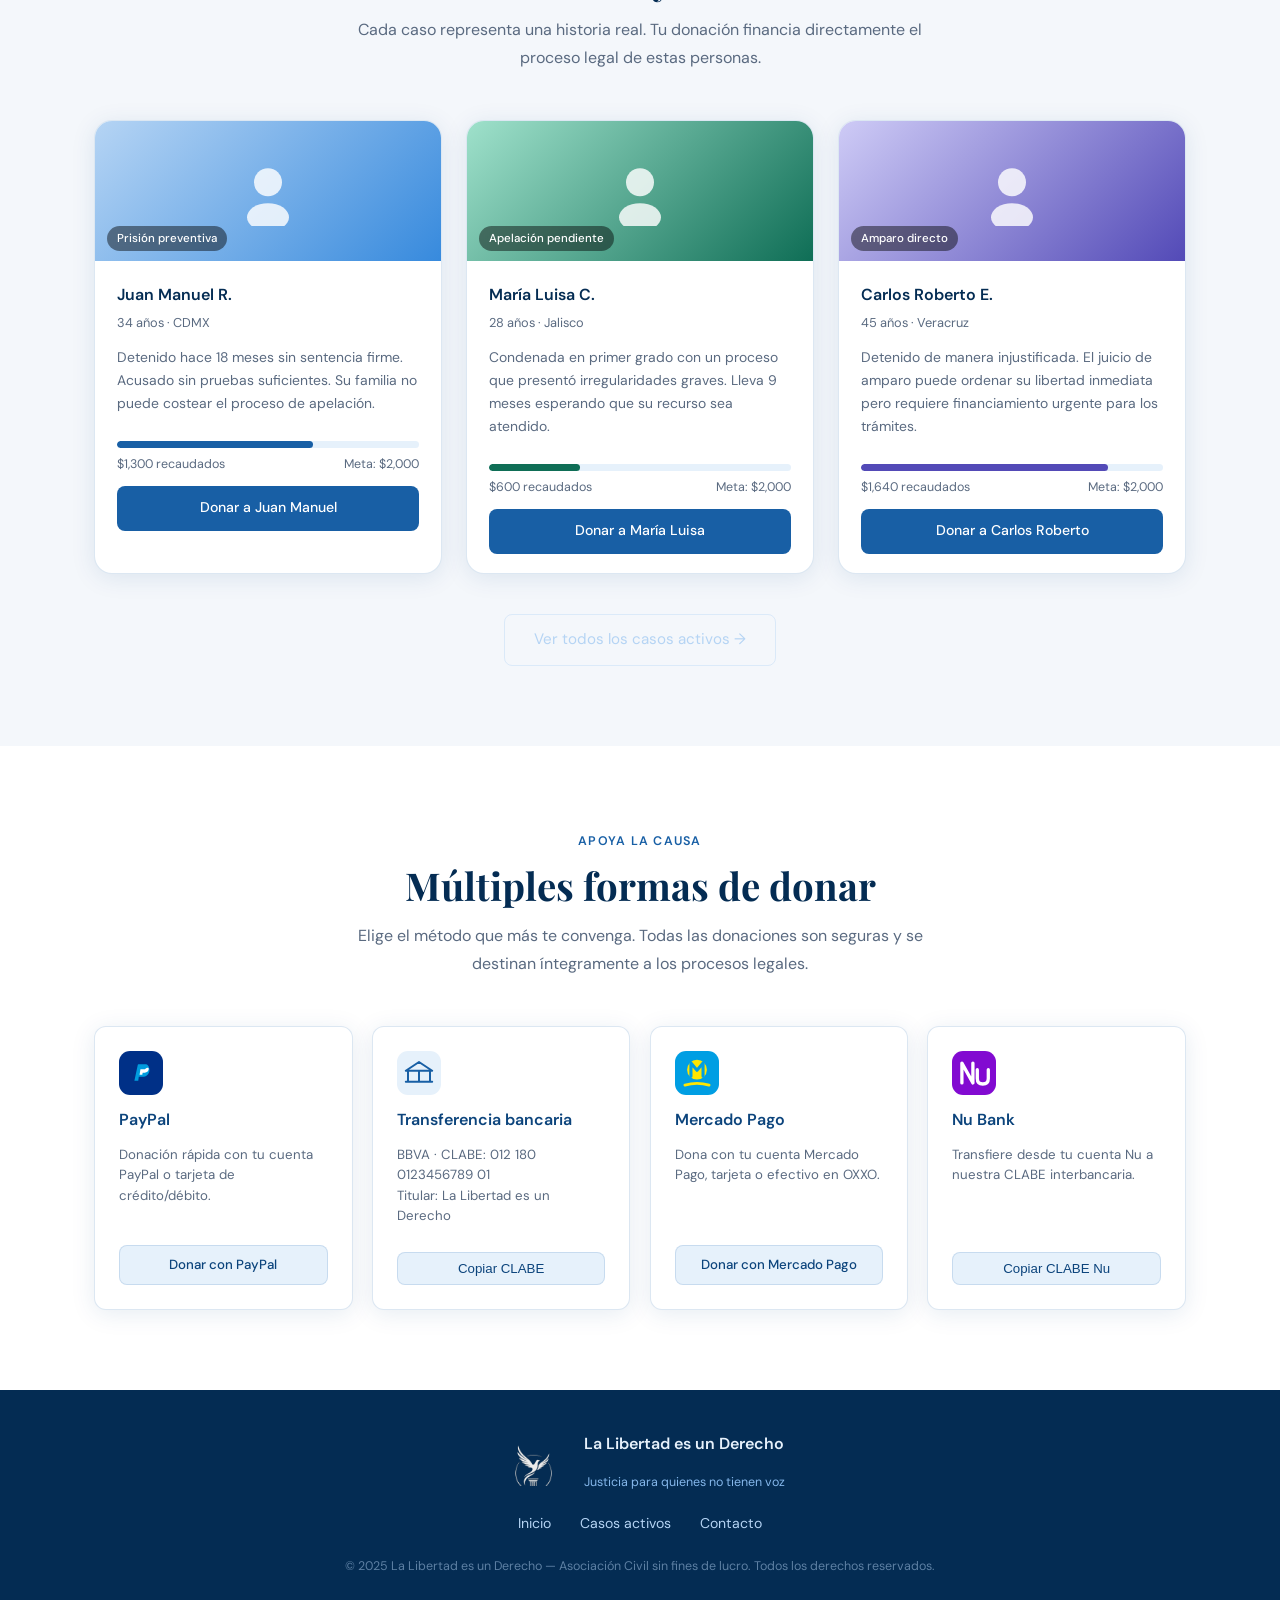
==== commit 63fde9f0: "Update index.html" ====
--- a/index.html
+++ b/index.html
@@ -39,7 +39,7 @@
       <div class="hero-grid"></div>
     </div>
     <!--img src="[data-uri]" alt="" aria-hidden="true" style="position:absolute;right:-50px;top:50%;transform:translateY(-50%) rotate(-12deg);height:460px;width:auto;opacity:0.08;filter:invert(1);-webkit-mask-image:linear-gradient(to bottom,black 30%,transparent 85%);mask-image:linear-gradient(to bottom,black 30%,transparent 85%);pointer-events:none;z-index:1;"-->
-    <img src="[data-uri]" alt="" aria-hidden="true" style="position:absolute;right:10px;top:50%;transform:translateY(-75%) rotate(0deg);height:540px;width:auto;opacity:0.20;filter:invert(1) blur(2px);pointer-events:none;z-index:1;transform-origin:center center;">
+    <img src="[data-uri]" alt="" aria-hidden="true" style="position:absolute;right:40px;top:50%;transform:translateY(-75%) rotate(0deg);height:540px;width:auto;opacity:0.20;filter:invert(1) blur(2px);pointer-events:none;z-index:1;transform-origin:center center;">
     <div class="hero-content">
       <!-- ETIQUETA SUPERIOR: Cambia este texto si lo necesitas -->
       <span class="hero-tag">Asociación Civil · Sin fines de lucro</span>
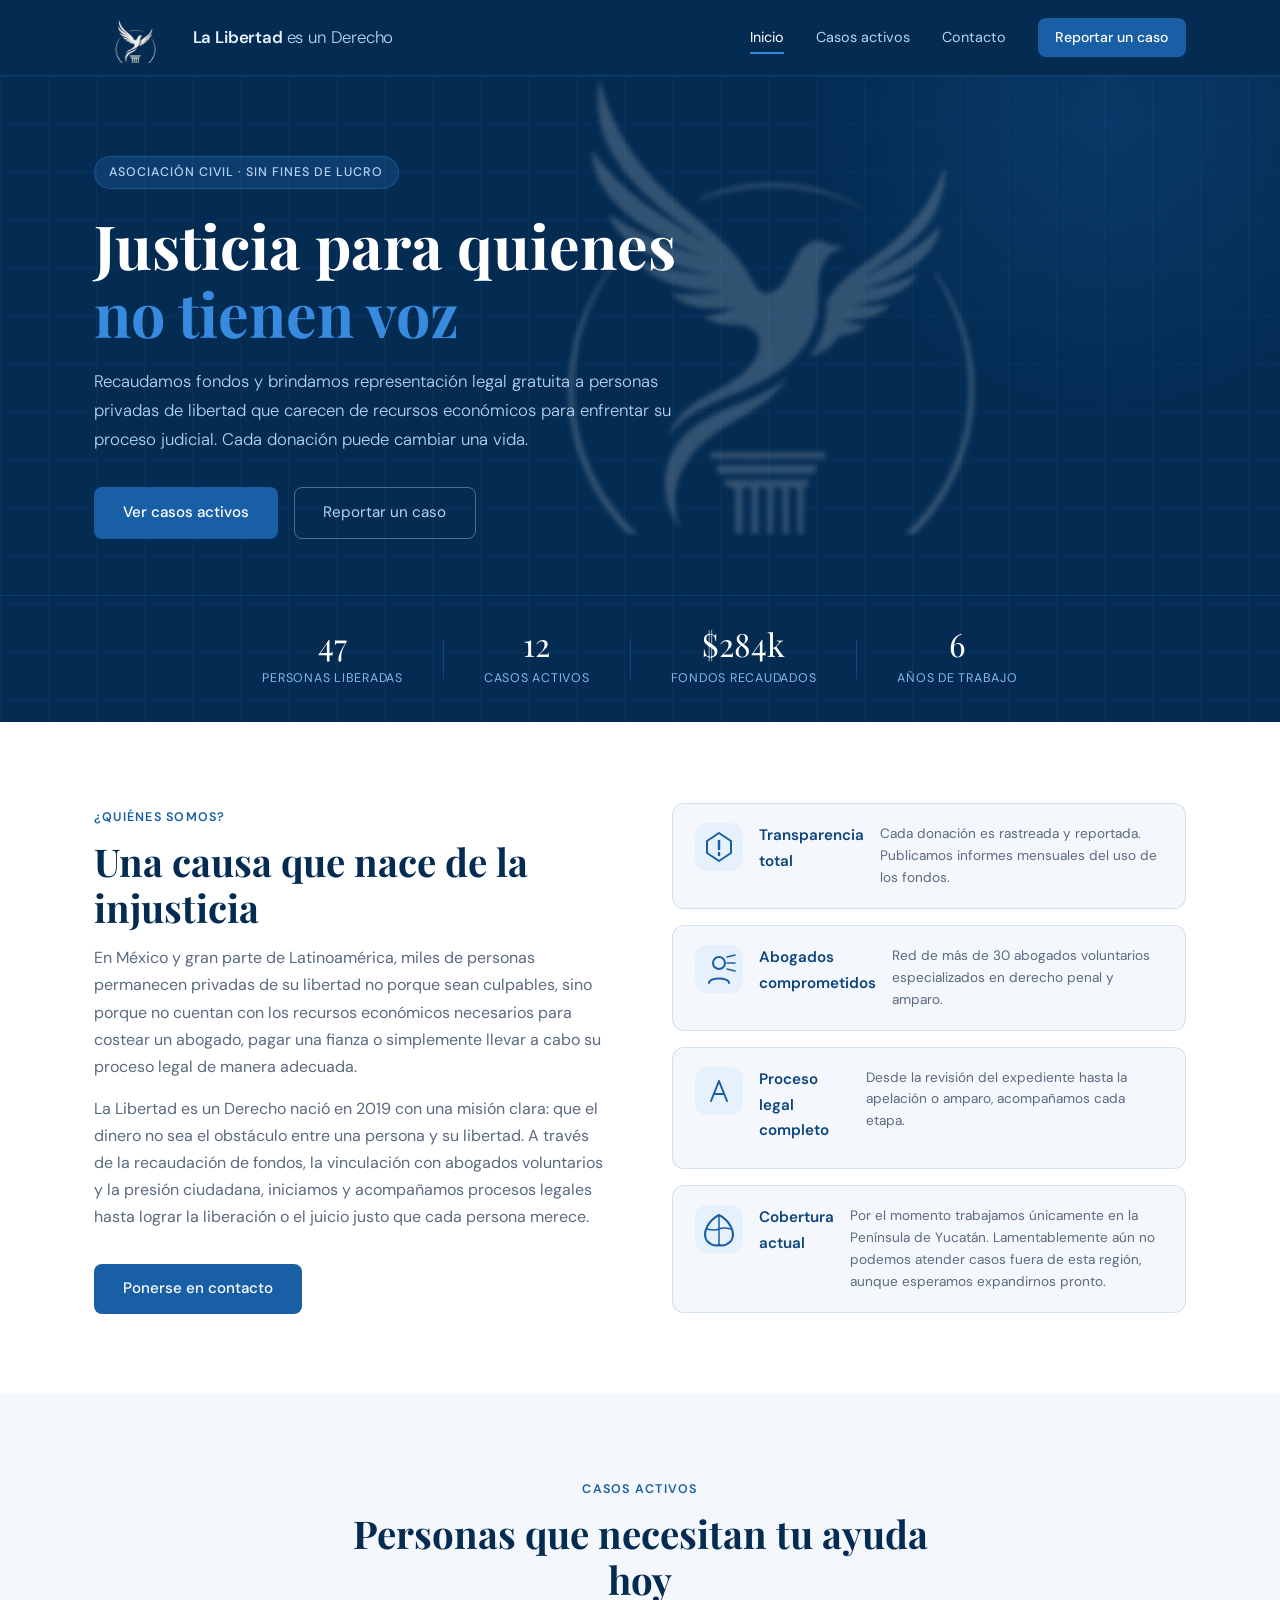
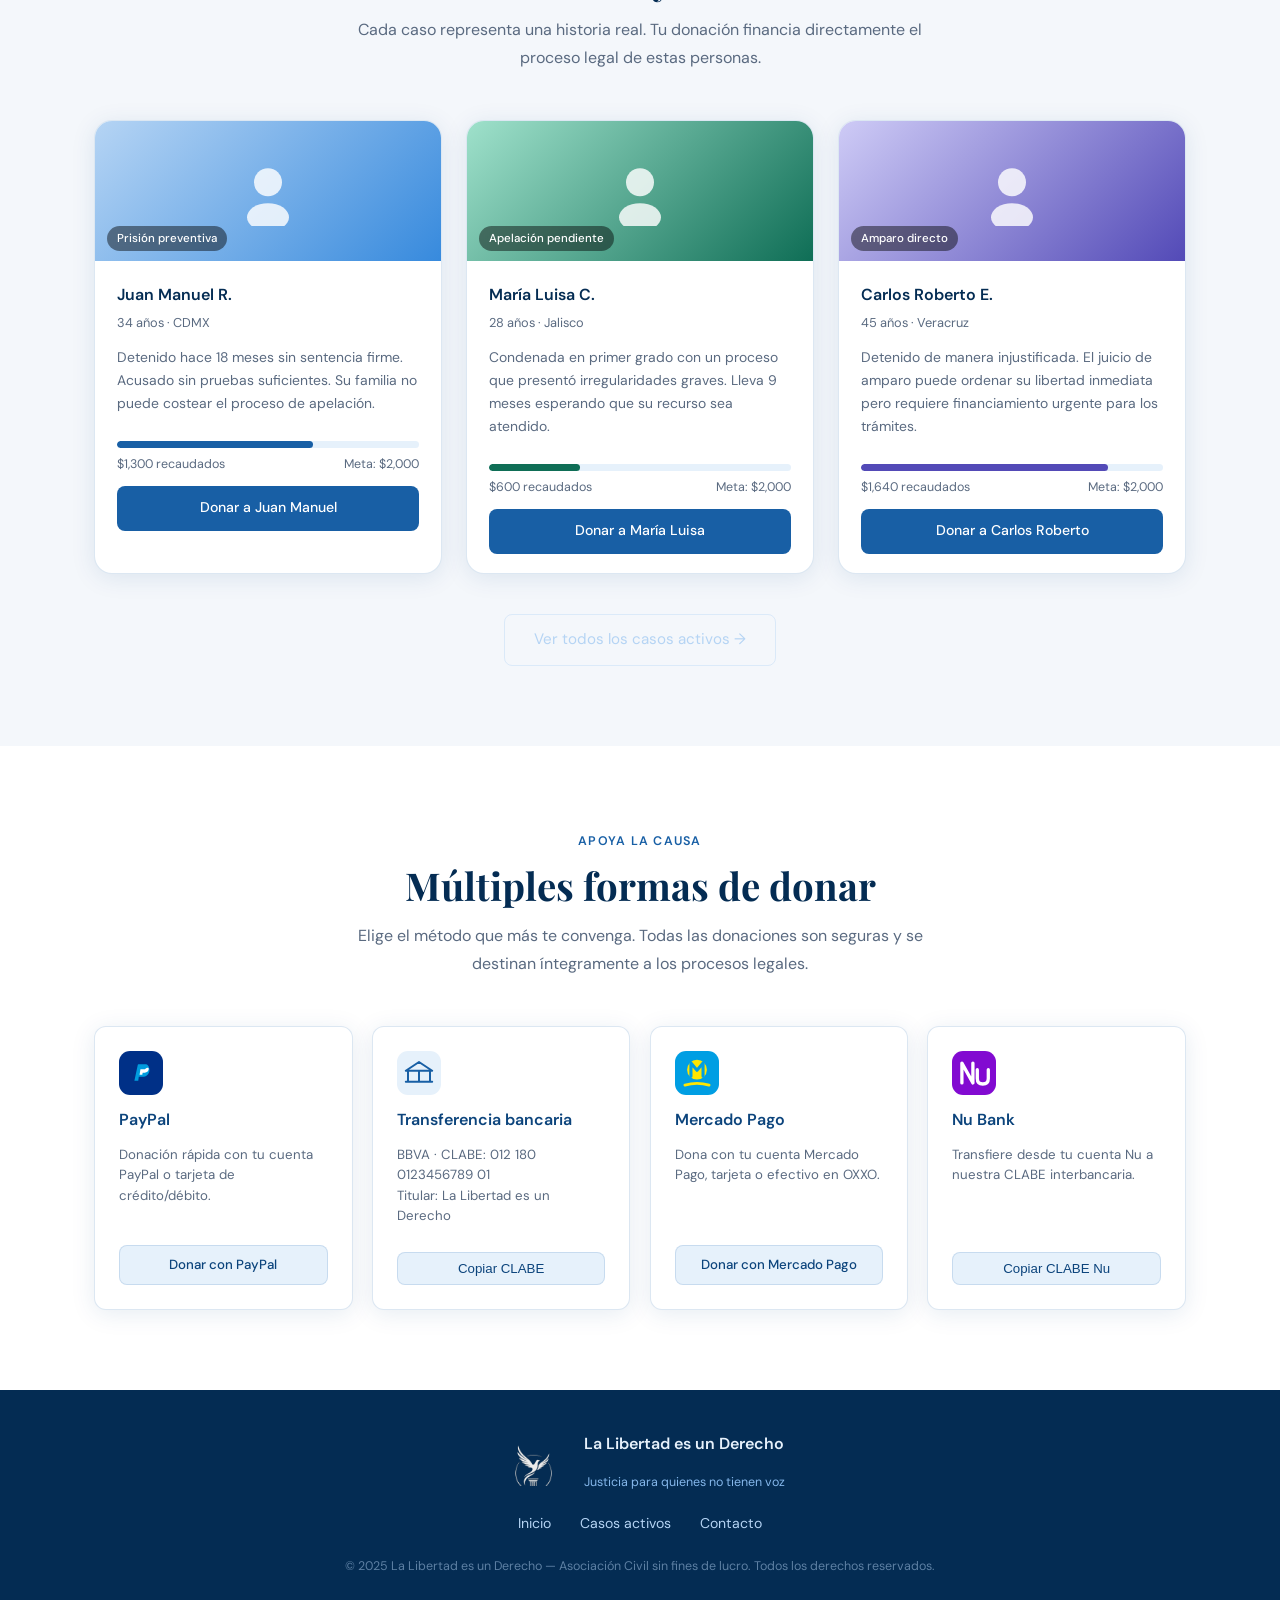
==== commit 921a144b: "Update index.html" ====
--- a/index.html
+++ b/index.html
@@ -39,7 +39,7 @@
       <div class="hero-grid"></div>
     </div>
     <!--img src="[data-uri]" alt="" aria-hidden="true" style="position:absolute;right:-50px;top:50%;transform:translateY(-50%) rotate(-12deg);height:460px;width:auto;opacity:0.08;filter:invert(1);-webkit-mask-image:linear-gradient(to bottom,black 30%,transparent 85%);mask-image:linear-gradient(to bottom,black 30%,transparent 85%);pointer-events:none;z-index:1;"-->
-    <img src="[data-uri]" alt="" aria-hidden="true" style="position:absolute;right:40px;top:50%;transform:translateY(-75%) rotate(0deg);height:540px;width:auto;opacity:0.20;filter:invert(1) blur(2px);pointer-events:none;z-index:1;transform-origin:center center;">
+    <img src="[data-uri]" alt="" aria-hidden="true" style="position:absolute;right:80px;top:50%;transform:translateY(-75%) rotate(0deg);height:540px;width:auto;opacity:0.20;filter:invert(1) blur(2px);pointer-events:none;z-index:1;transform-origin:center center;">
     <div class="hero-content">
       <!-- ETIQUETA SUPERIOR: Cambia este texto si lo necesitas -->
       <span class="hero-tag">Asociación Civil · Sin fines de lucro</span>
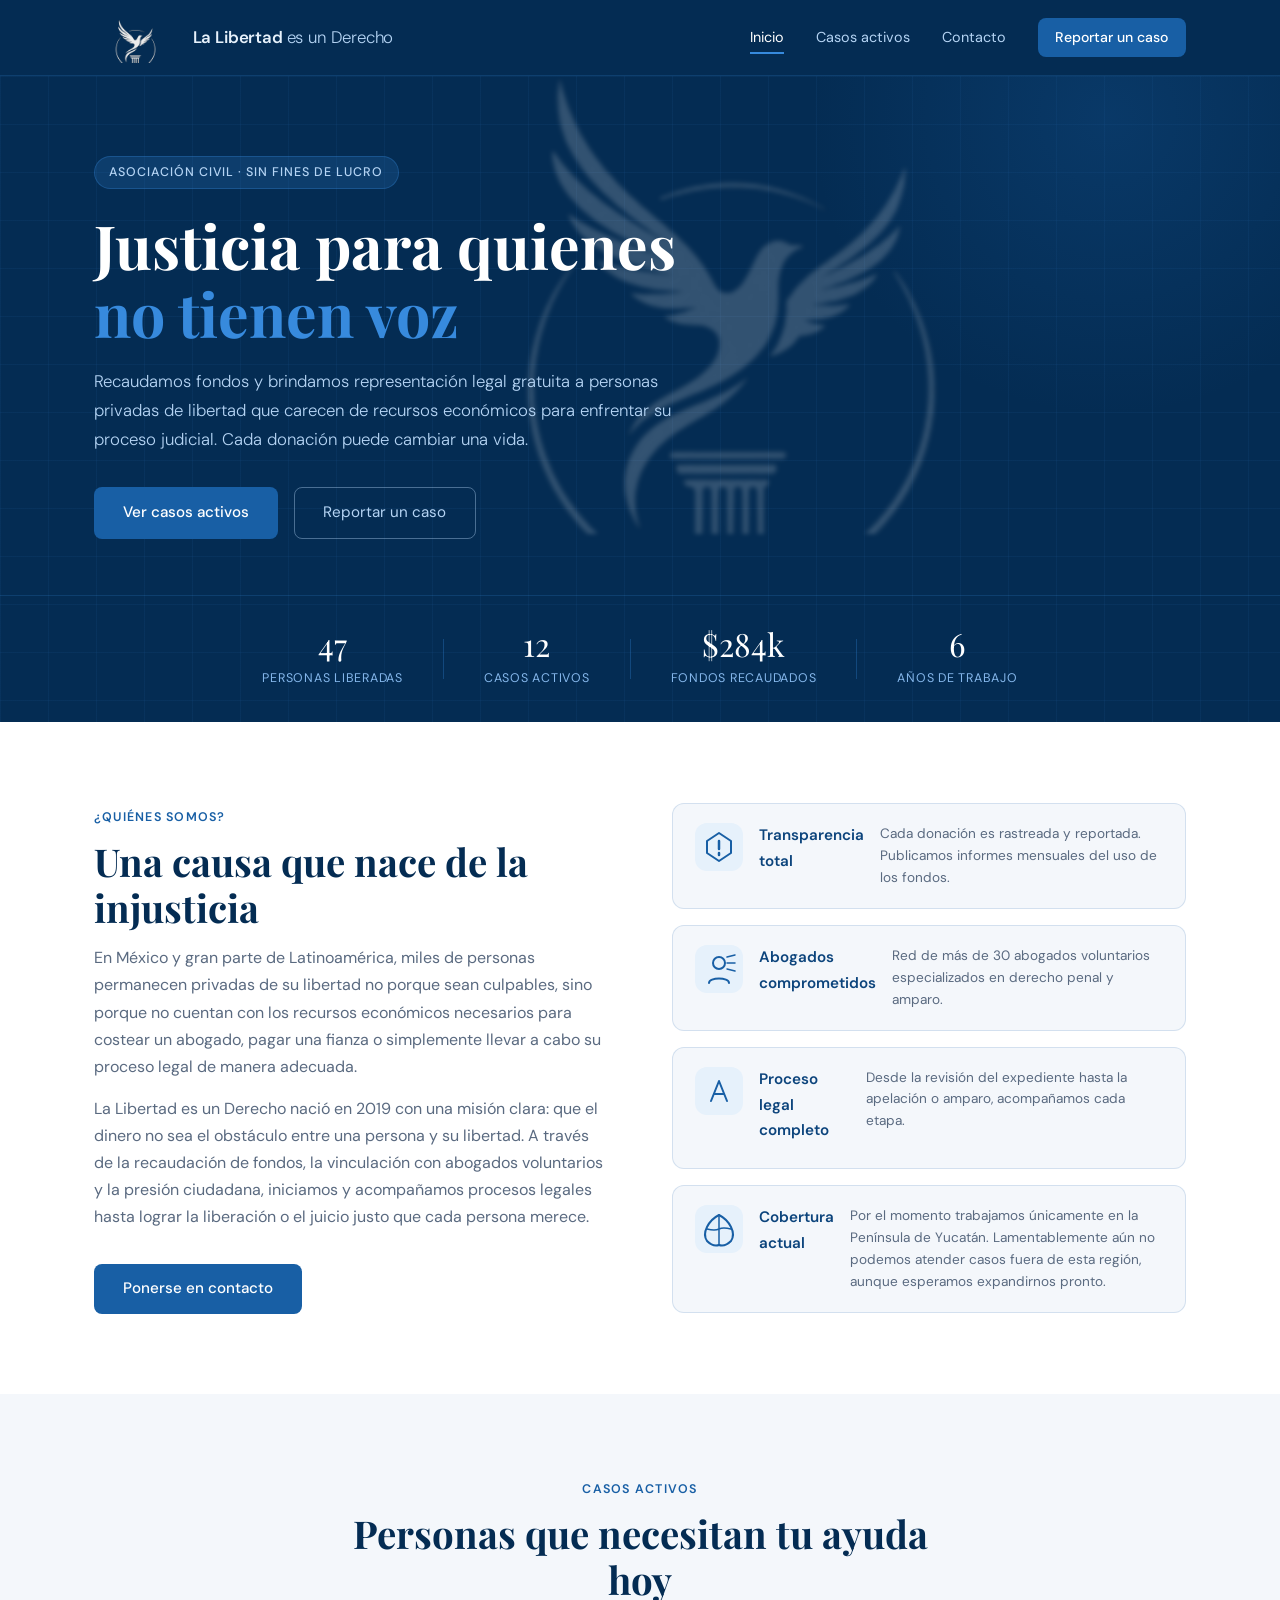
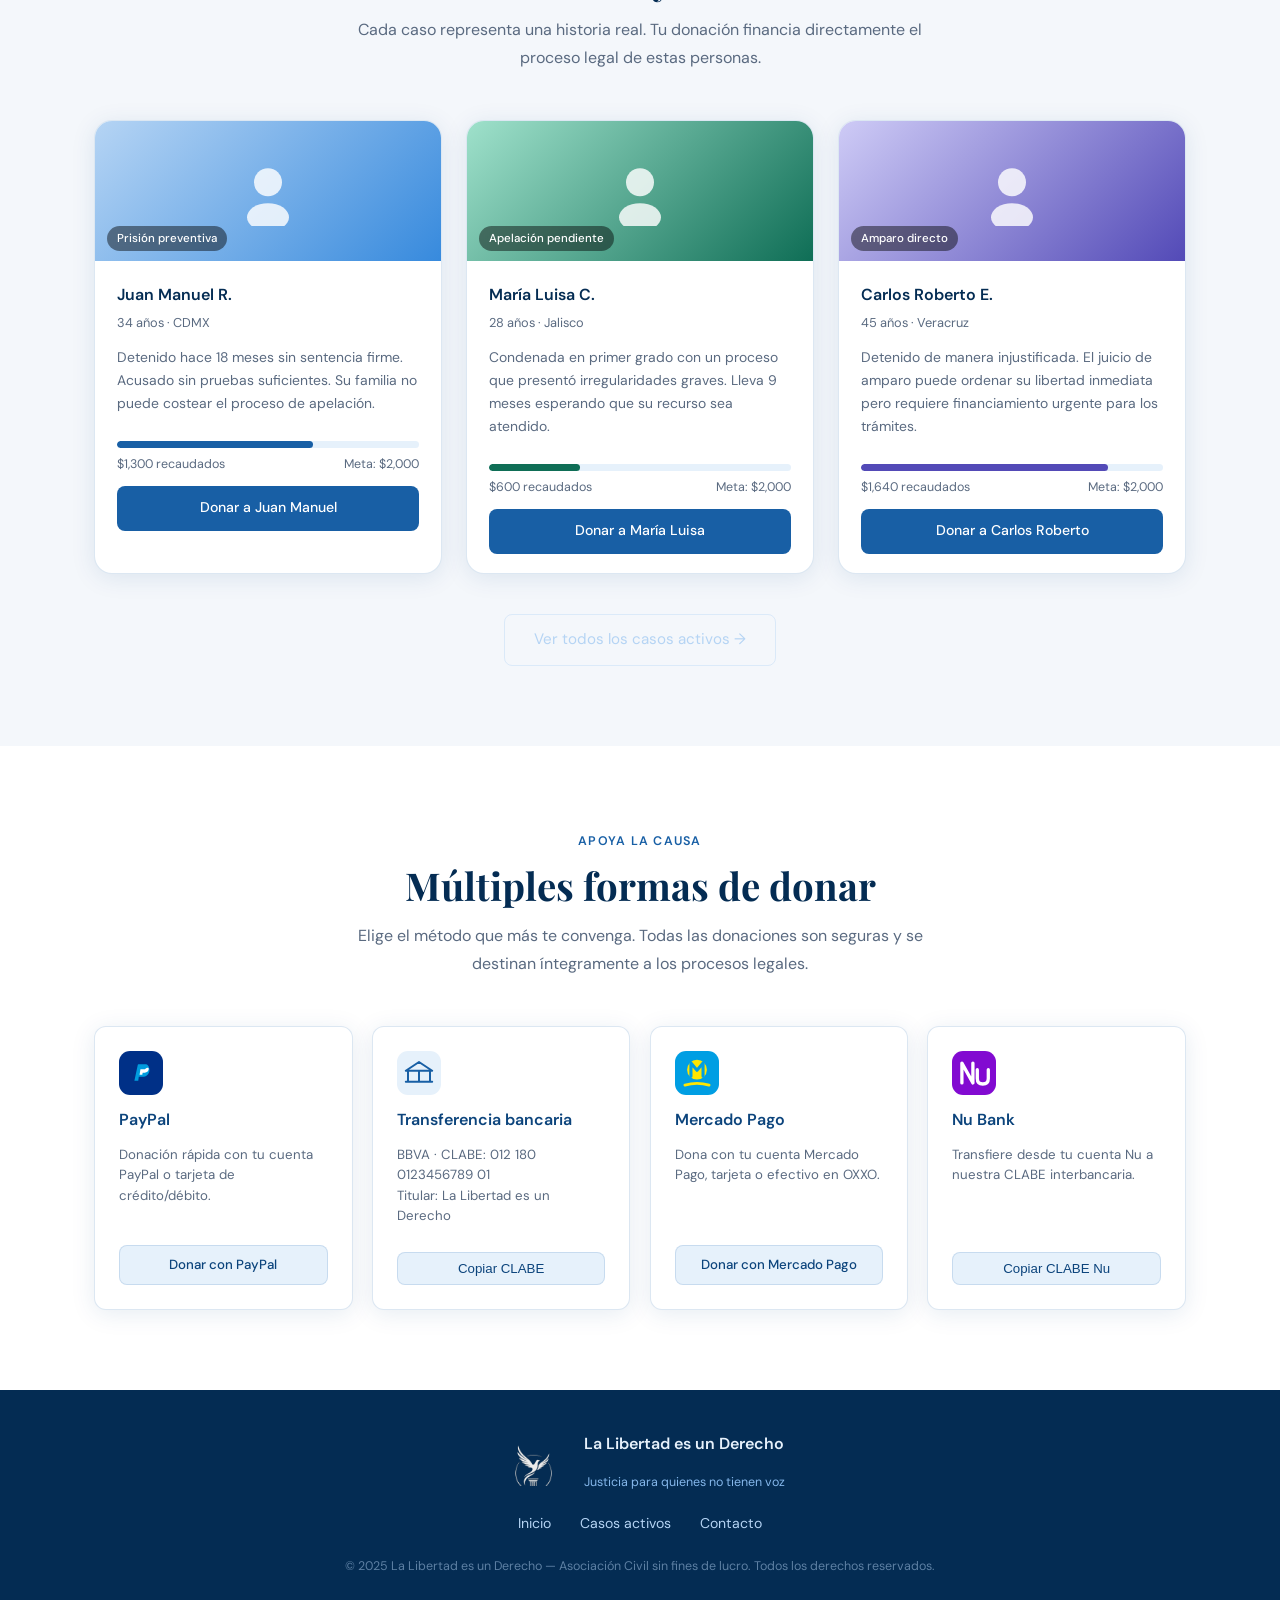
==== commit 27662dd0: "Update index.html" ====
--- a/index.html
+++ b/index.html
@@ -39,7 +39,7 @@
       <div class="hero-grid"></div>
     </div>
     <!--img src="[data-uri]" alt="" aria-hidden="true" style="position:absolute;right:-50px;top:50%;transform:translateY(-50%) rotate(-12deg);height:460px;width:auto;opacity:0.08;filter:invert(1);-webkit-mask-image:linear-gradient(to bottom,black 30%,transparent 85%);mask-image:linear-gradient(to bottom,black 30%,transparent 85%);pointer-events:none;z-index:1;"-->
-    <img src="[data-uri]" alt="" aria-hidden="true" style="position:absolute;right:80px;top:50%;transform:translateY(-75%) rotate(0deg);height:540px;width:auto;opacity:0.20;filter:invert(1) blur(2px);pointer-events:none;z-index:1;transform-origin:center center;">
+    <img src="[data-uri]" alt="" aria-hidden="true" style="position:absolute;right:120px;top:50%;transform:translateY(-75%) rotate(0deg);height:540px;width:auto;opacity:0.20;filter:invert(1) blur(2px);pointer-events:none;z-index:1;transform-origin:center center;">
     <div class="hero-content">
       <!-- ETIQUETA SUPERIOR: Cambia este texto si lo necesitas -->
       <span class="hero-tag">Asociación Civil · Sin fines de lucro</span>
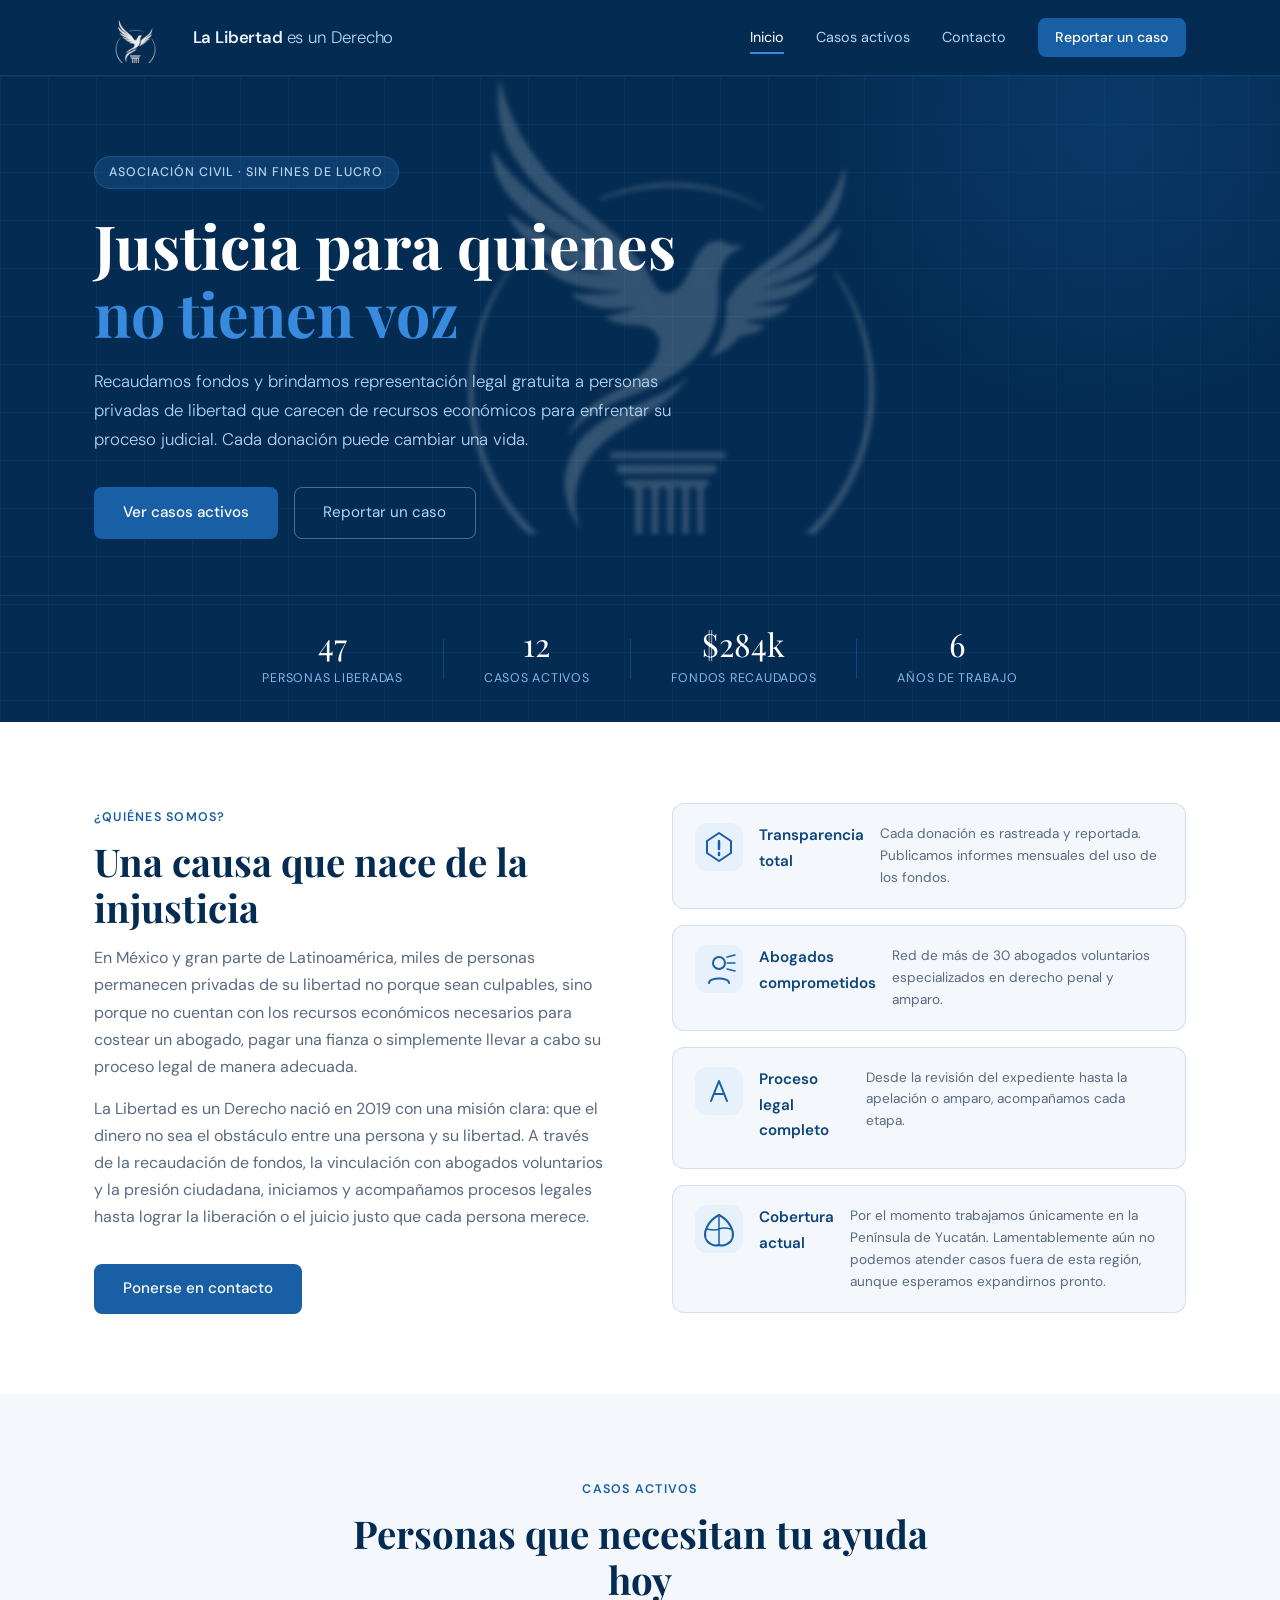
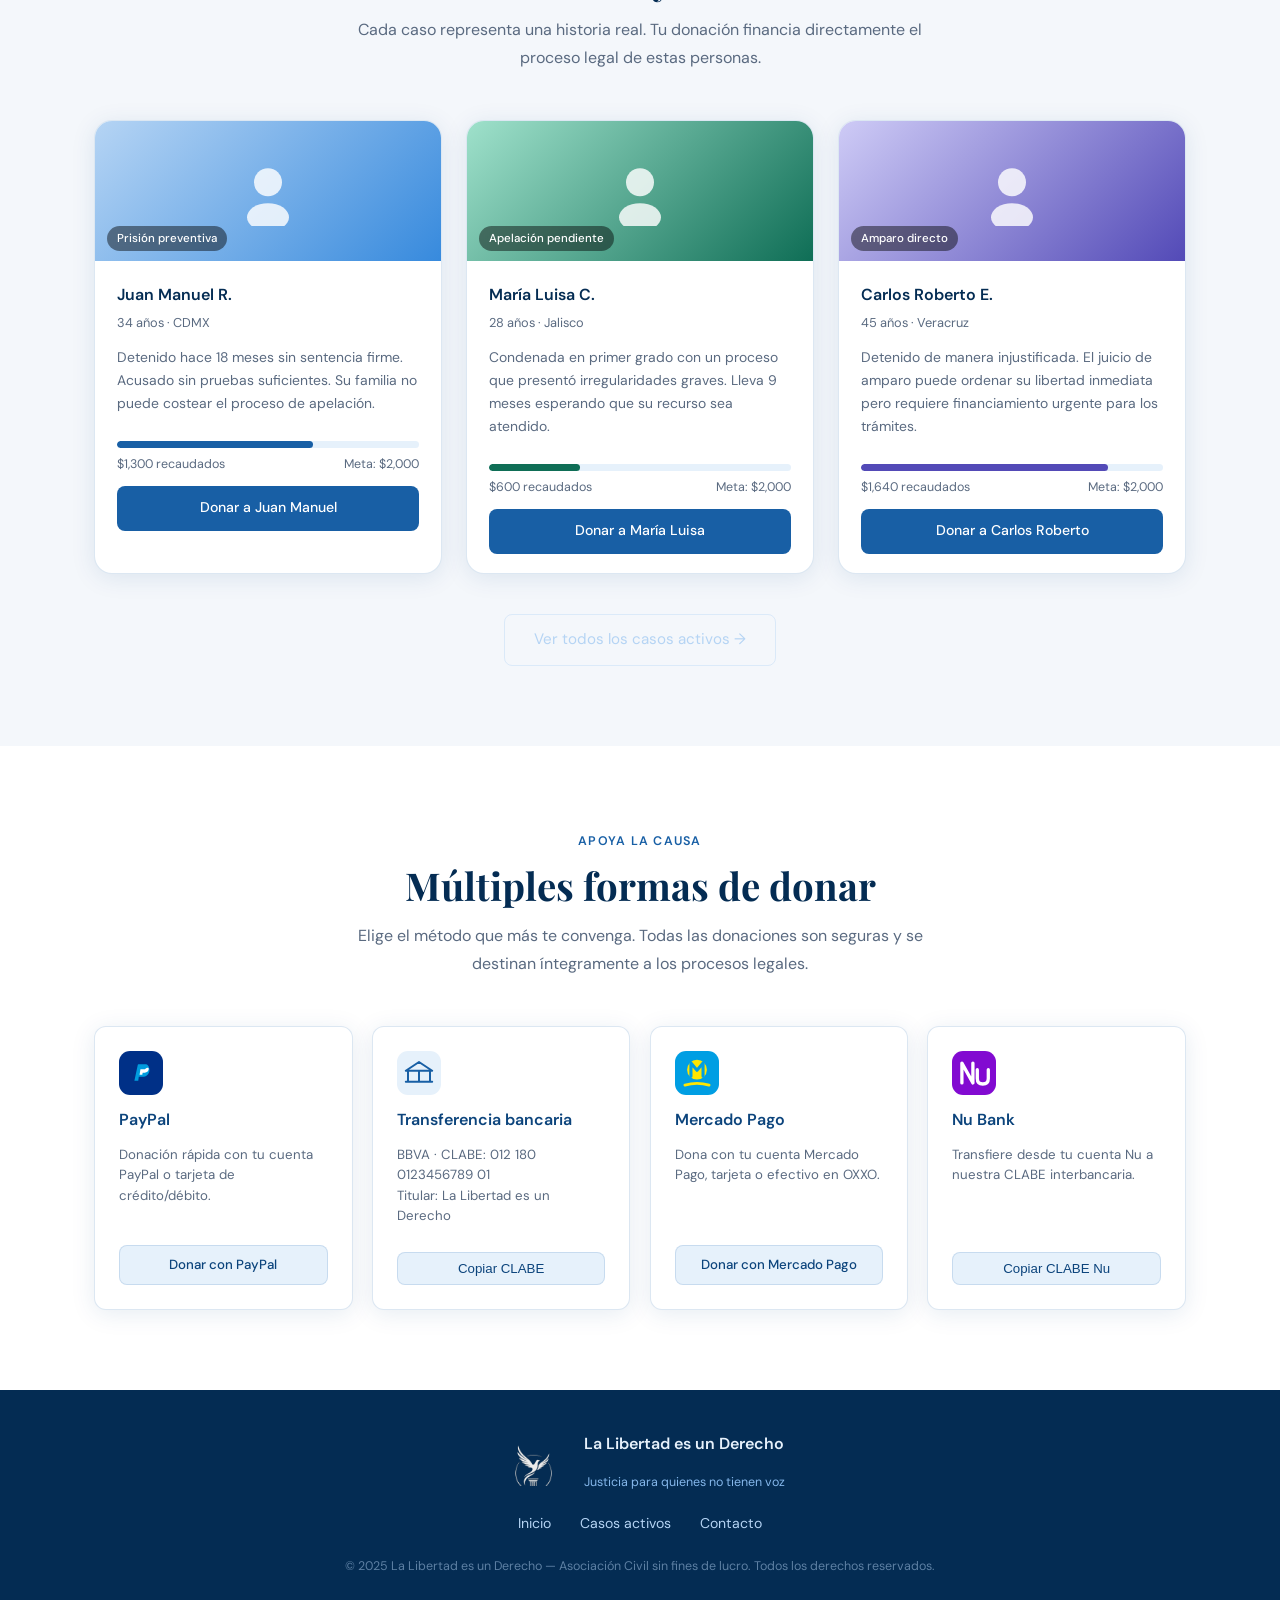
==== commit 94097f25: "Update index.html" ====
--- a/index.html
+++ b/index.html
@@ -39,7 +39,7 @@
       <div class="hero-grid"></div>
     </div>
     <!--img src="[data-uri]" alt="" aria-hidden="true" style="position:absolute;right:-50px;top:50%;transform:translateY(-50%) rotate(-12deg);height:460px;width:auto;opacity:0.08;filter:invert(1);-webkit-mask-image:linear-gradient(to bottom,black 30%,transparent 85%);mask-image:linear-gradient(to bottom,black 30%,transparent 85%);pointer-events:none;z-index:1;"-->
-    <img src="[data-uri]" alt="" aria-hidden="true" style="position:absolute;right:120px;top:50%;transform:translateY(-75%) rotate(0deg);height:540px;width:auto;opacity:0.20;filter:invert(1) blur(2px);pointer-events:none;z-index:1;transform-origin:center center;">
+    <img src="[data-uri]" alt="" aria-hidden="true" style="position:absolute;right:180px;top:50%;transform:translateY(-75%) rotate(0deg);height:540px;width:auto;opacity:0.20;filter:invert(1) blur(2px);pointer-events:none;z-index:1;transform-origin:center center;">
     <div class="hero-content">
       <!-- ETIQUETA SUPERIOR: Cambia este texto si lo necesitas -->
       <span class="hero-tag">Asociación Civil · Sin fines de lucro</span>
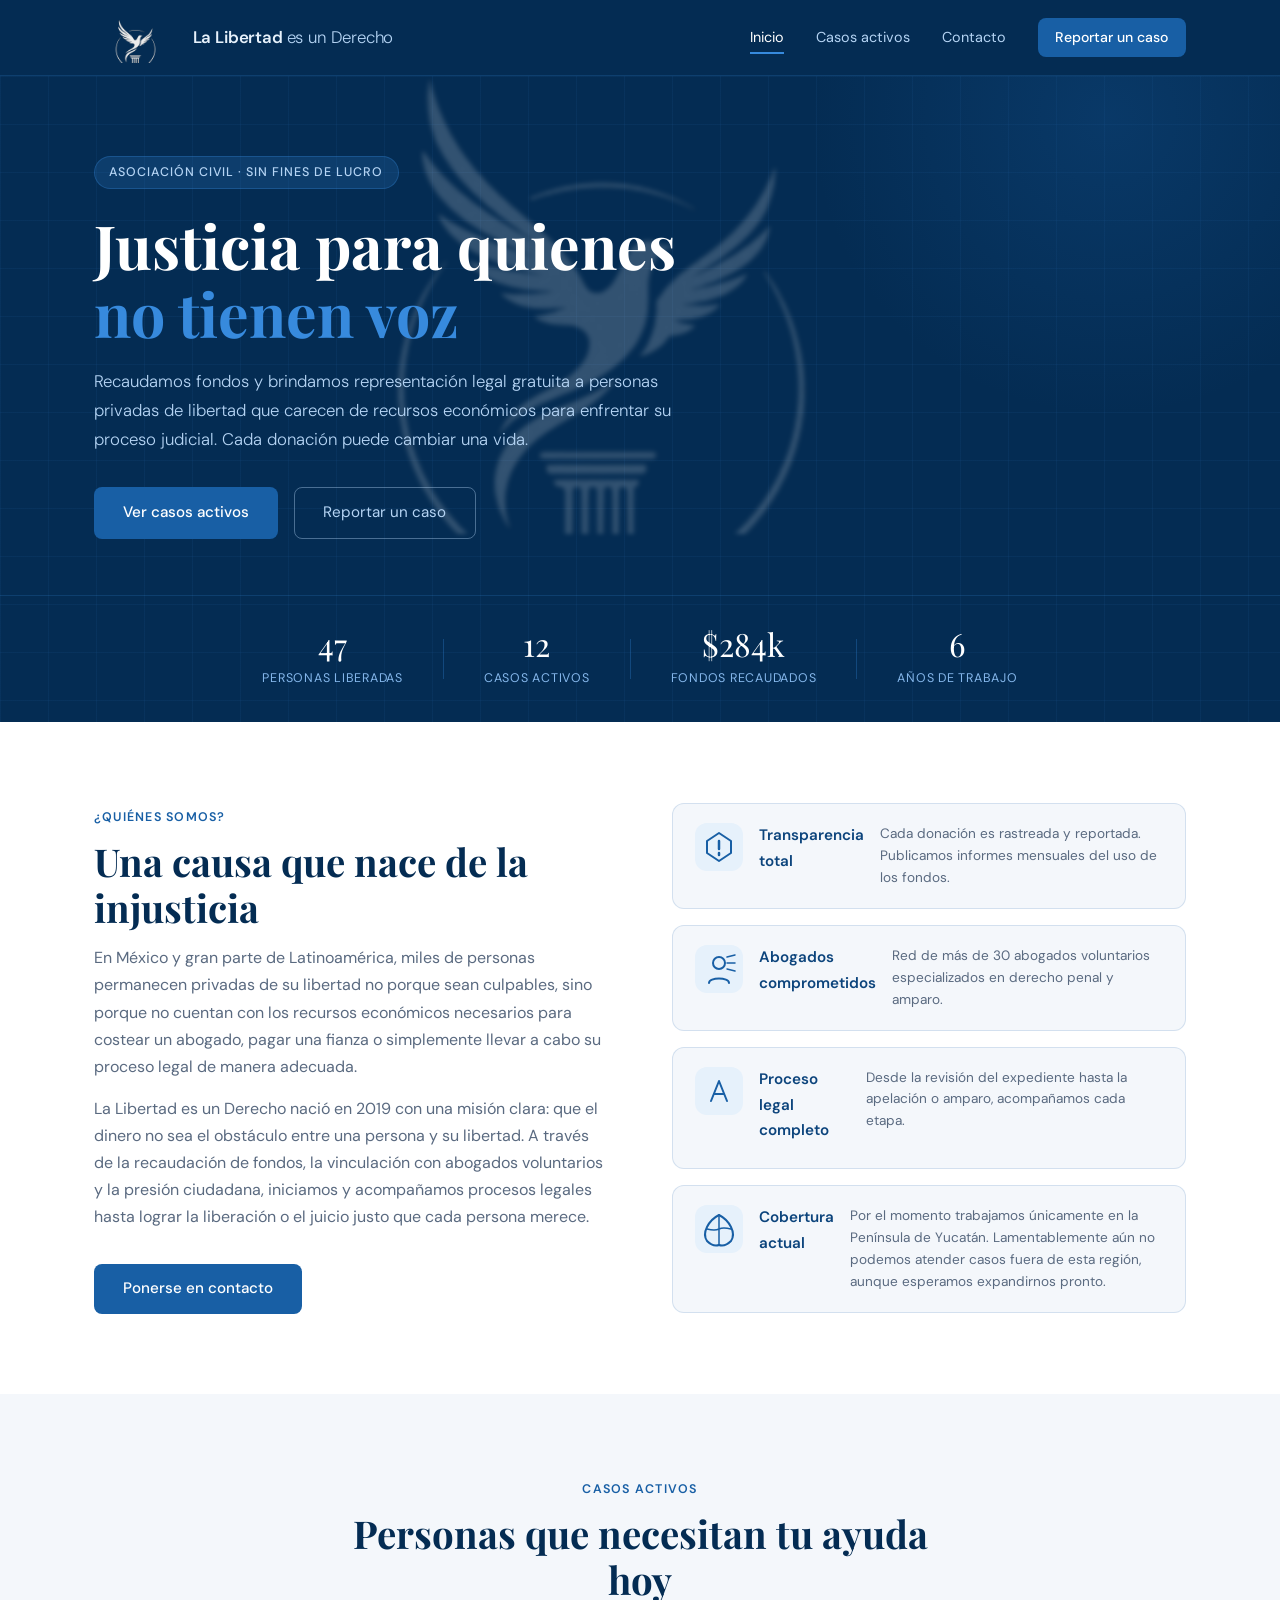
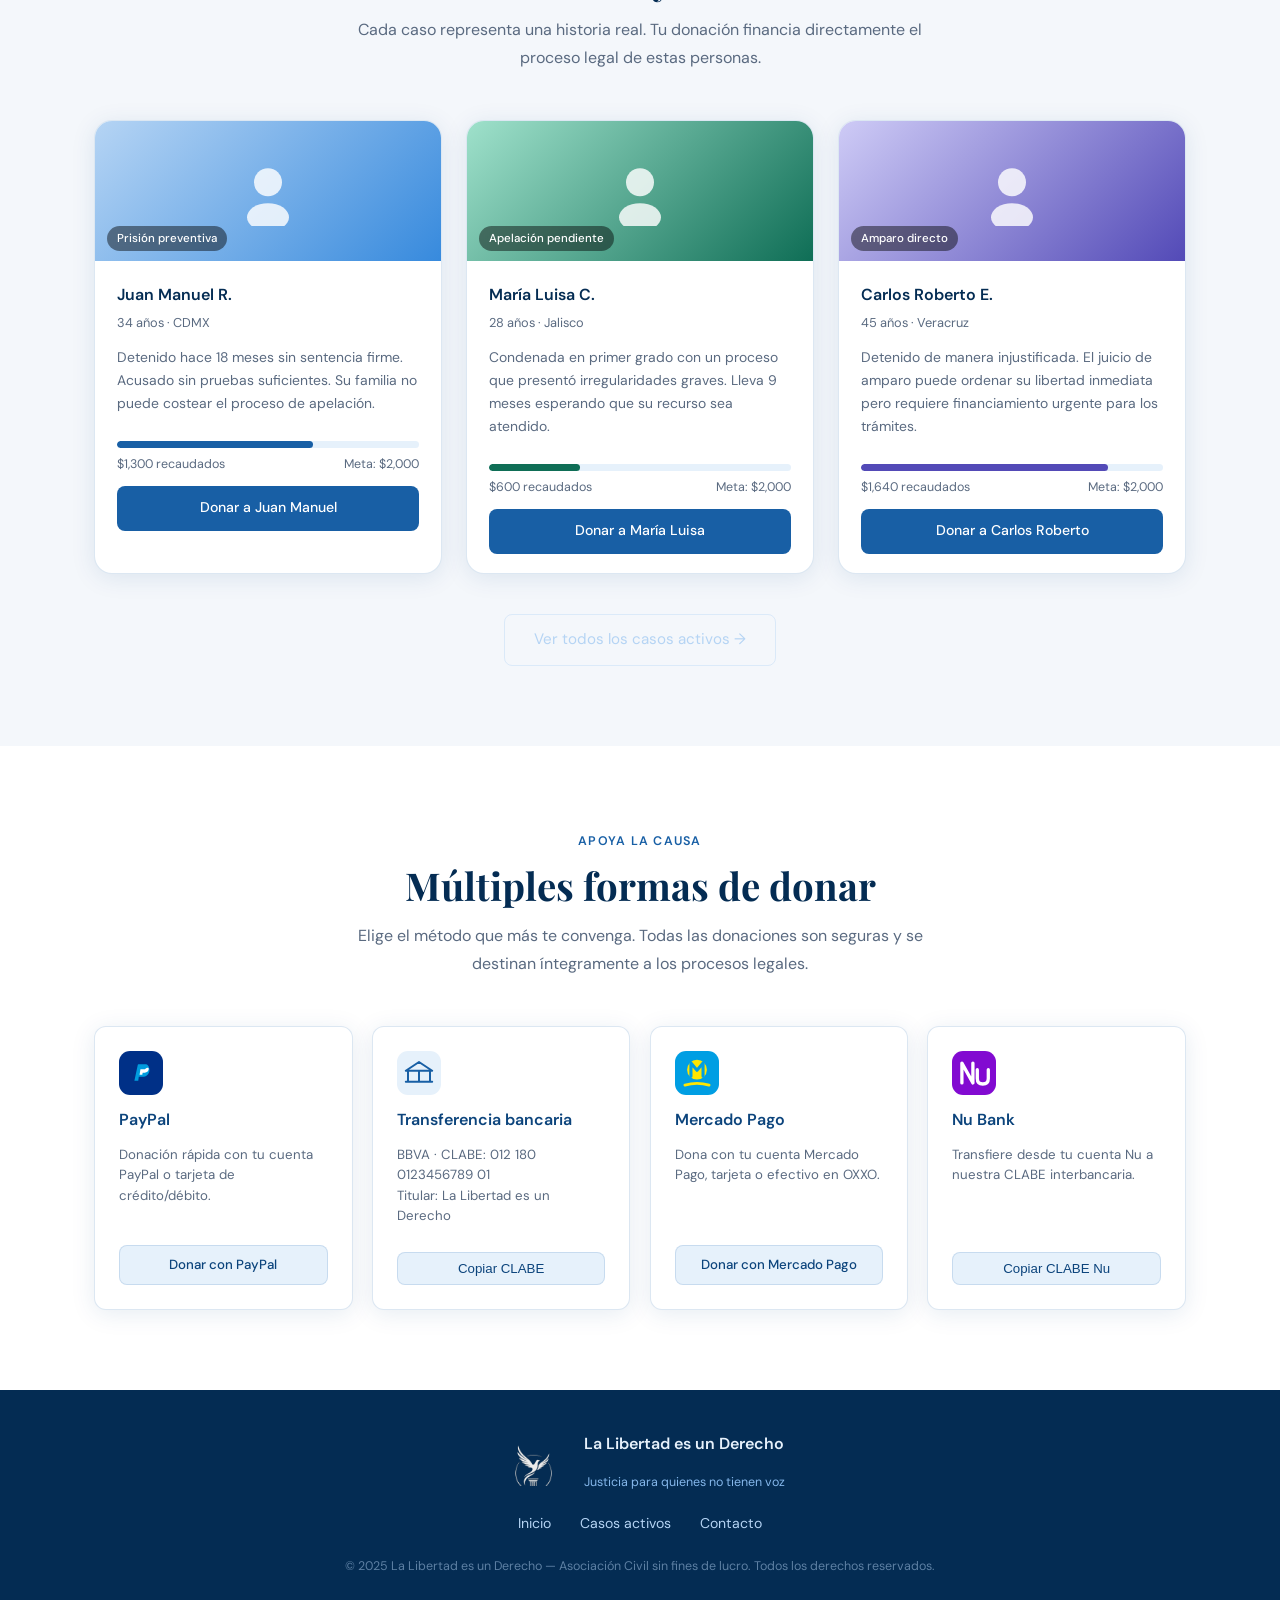
==== commit df3c7deb: "Update index.html" ====
--- a/index.html
+++ b/index.html
@@ -39,7 +39,7 @@
       <div class="hero-grid"></div>
     </div>
     <!--img src="[data-uri]" alt="" aria-hidden="true" style="position:absolute;right:-50px;top:50%;transform:translateY(-50%) rotate(-12deg);height:460px;width:auto;opacity:0.08;filter:invert(1);-webkit-mask-image:linear-gradient(to bottom,black 30%,transparent 85%);mask-image:linear-gradient(to bottom,black 30%,transparent 85%);pointer-events:none;z-index:1;"-->
-    <img src="[data-uri]" alt="" aria-hidden="true" style="position:absolute;right:180px;top:50%;transform:translateY(-75%) rotate(0deg);height:540px;width:auto;opacity:0.20;filter:invert(1) blur(2px);pointer-events:none;z-index:1;transform-origin:center center;">
+    <img src="[data-uri]" alt="" aria-hidden="true" style="position:absolute;right:250px;top:50%;transform:translateY(-75%) rotate(0deg);height:540px;width:auto;opacity:0.20;filter:invert(1) blur(2px);pointer-events:none;z-index:1;transform-origin:center center;">
     <div class="hero-content">
       <!-- ETIQUETA SUPERIOR: Cambia este texto si lo necesitas -->
       <span class="hero-tag">Asociación Civil · Sin fines de lucro</span>
